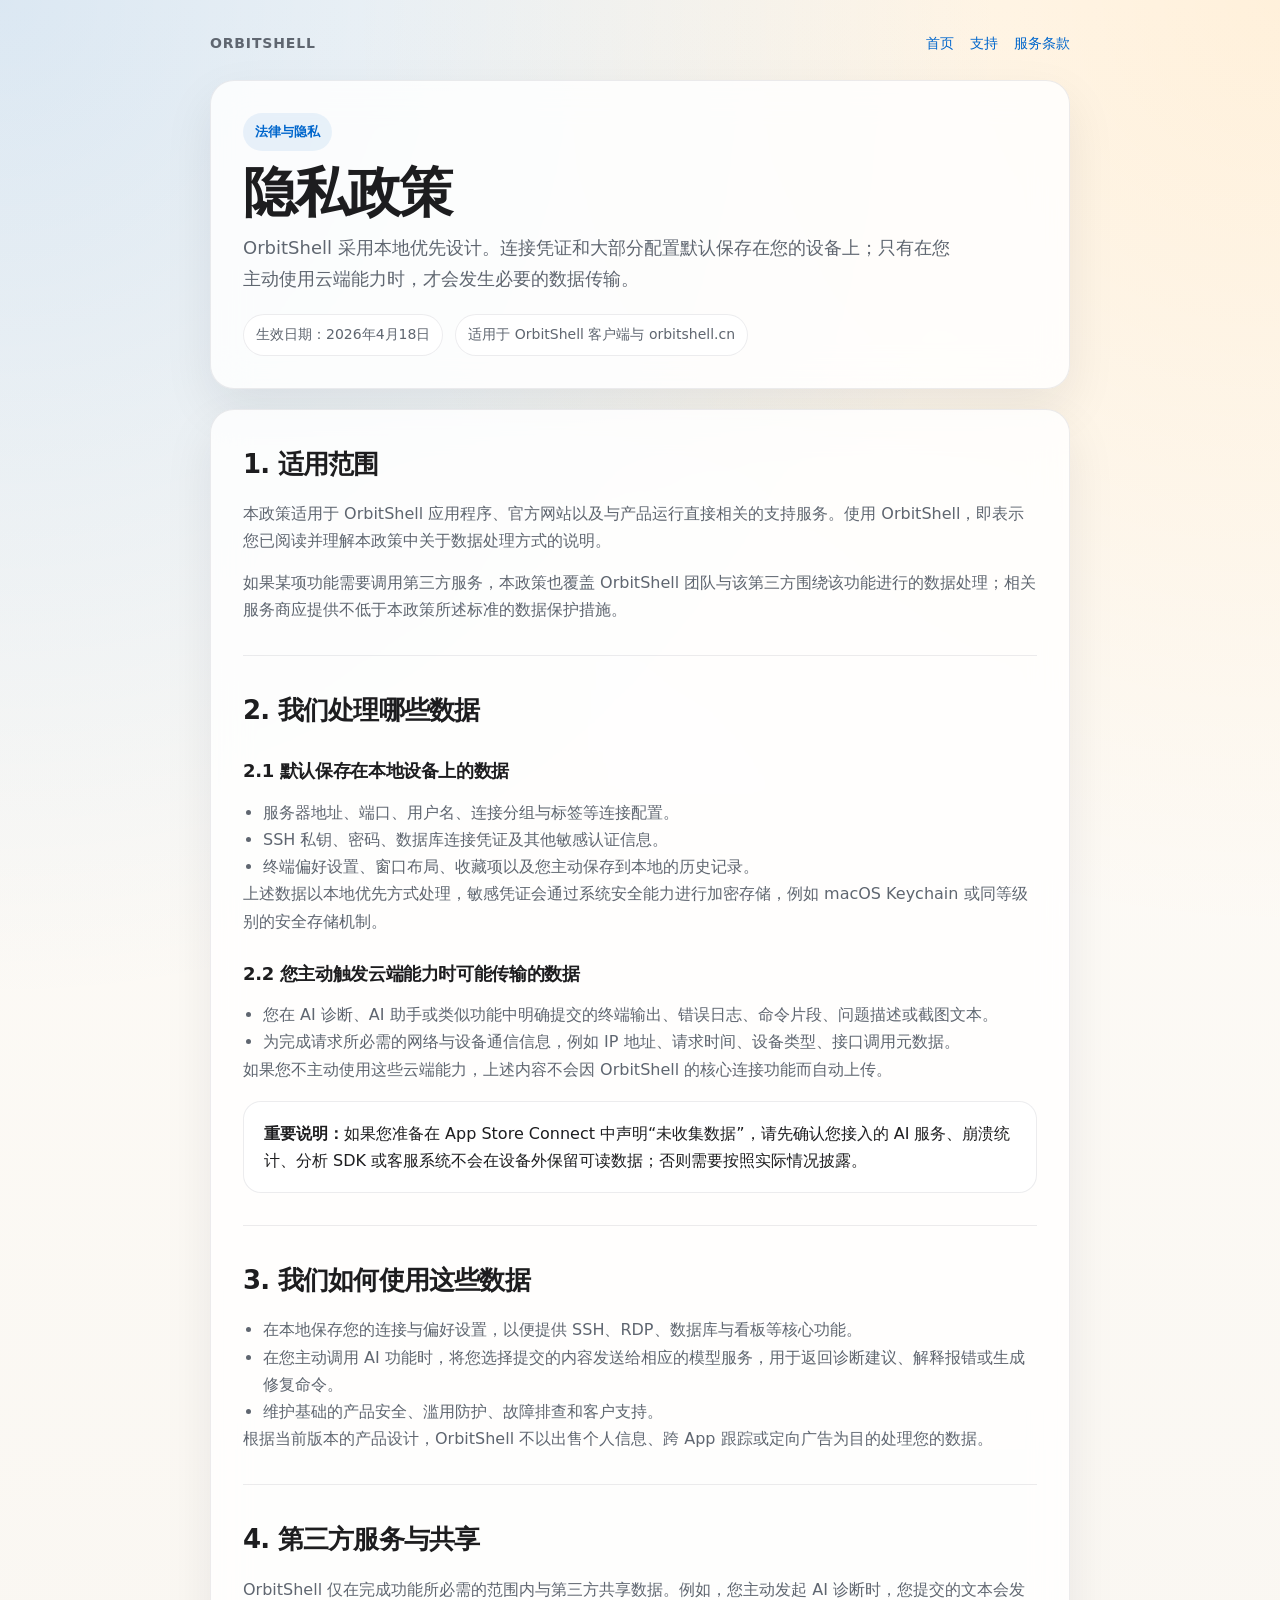
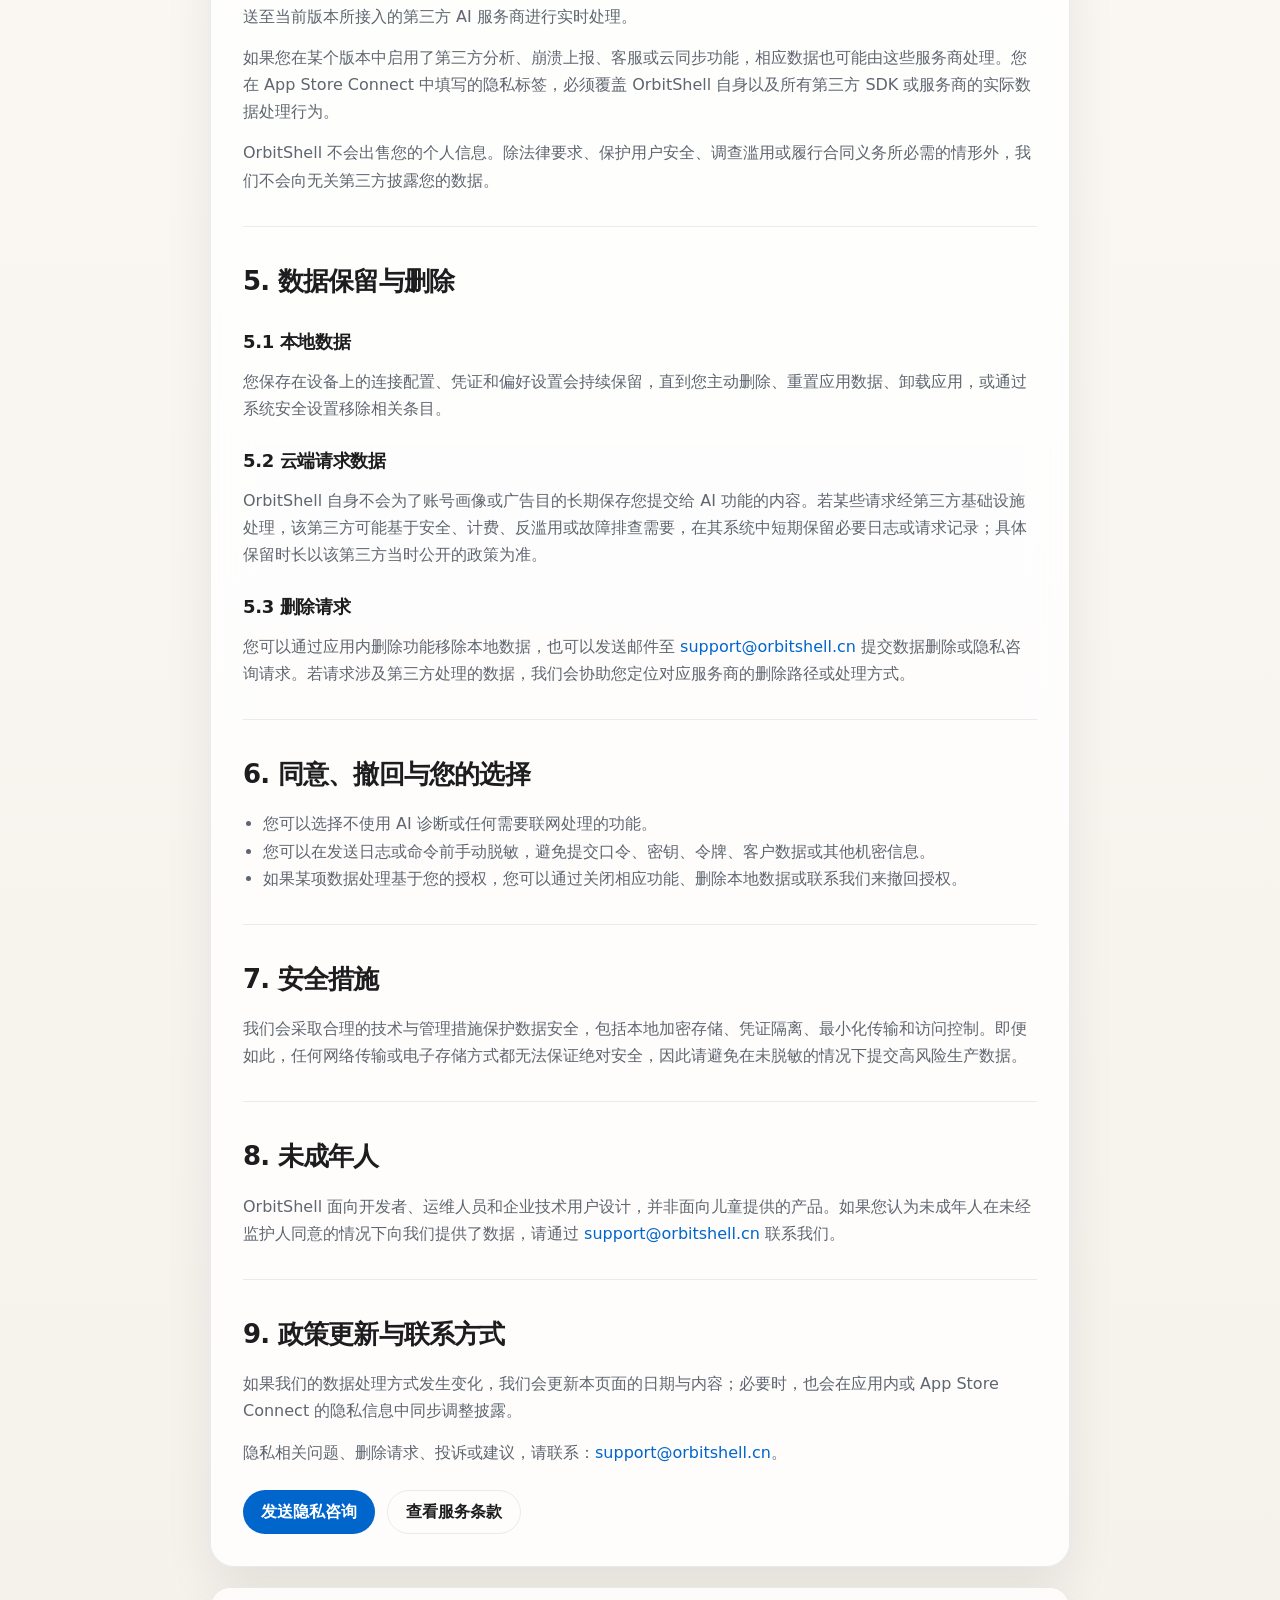
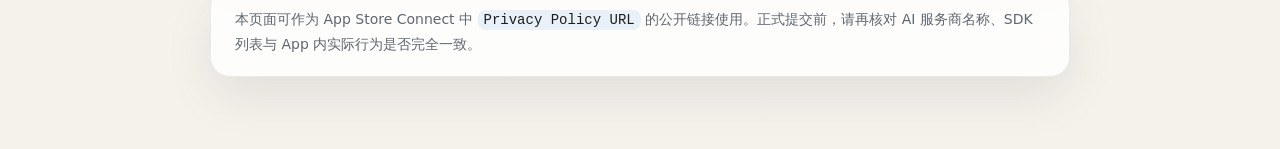
==== privacy.html @ 95140792 "add" ====
<!DOCTYPE html>
<html lang="zh-CN">
<head>
    <meta charset="UTF-8">
    <meta name="viewport" content="width=device-width, initial-scale=1.0">
    <title>OrbitShell 隐私政策</title>
    <meta name="description" content="OrbitShell 隐私政策，说明应用收集、处理、存储与删除数据的方式。">
    <link rel="icon" type="image/png" href="app-icon.png">
    <link rel="apple-touch-icon" href="app-icon.png">
    <link rel="stylesheet" href="legal.css">
</head>
<body>
    <main class="page">
        <div class="topbar">
            <div class="brand">OrbitShell</div>
            <nav>
                <a href="index.html">首页</a>
                <a href="support.html">支持</a>
                <a href="terms.html">服务条款</a>
            </nav>
        </div>

        <section class="hero">
            <div class="eyebrow">法律与隐私</div>
            <h1>隐私政策</h1>
            <p>OrbitShell 采用本地优先设计。连接凭证和大部分配置默认保存在您的设备上；只有在您主动使用云端能力时，才会发生必要的数据传输。</p>
            <div class="meta">
                <span>生效日期：2026年4月18日</span>
                <span>适用于 OrbitShell 客户端与 orbitshell.cn</span>
            </div>
        </section>

        <article class="document">
            <section>
                <h2>1. 适用范围</h2>
                <p>本政策适用于 OrbitShell 应用程序、官方网站以及与产品运行直接相关的支持服务。使用 OrbitShell，即表示您已阅读并理解本政策中关于数据处理方式的说明。</p>
                <p>如果某项功能需要调用第三方服务，本政策也覆盖 OrbitShell 团队与该第三方围绕该功能进行的数据处理；相关服务商应提供不低于本政策所述标准的数据保护措施。</p>
            </section>

            <section>
                <h2>2. 我们处理哪些数据</h2>
                <h3>2.1 默认保存在本地设备上的数据</h3>
                <ul>
                    <li>服务器地址、端口、用户名、连接分组与标签等连接配置。</li>
                    <li>SSH 私钥、密码、数据库连接凭证及其他敏感认证信息。</li>
                    <li>终端偏好设置、窗口布局、收藏项以及您主动保存到本地的历史记录。</li>
                </ul>
                <p>上述数据以本地优先方式处理，敏感凭证会通过系统安全能力进行加密存储，例如 macOS Keychain 或同等级别的安全存储机制。</p>

                <h3>2.2 您主动触发云端能力时可能传输的数据</h3>
                <ul>
                    <li>您在 AI 诊断、AI 助手或类似功能中明确提交的终端输出、错误日志、命令片段、问题描述或截图文本。</li>
                    <li>为完成请求所必需的网络与设备通信信息，例如 IP 地址、请求时间、设备类型、接口调用元数据。</li>
                </ul>
                <p>如果您不主动使用这些云端能力，上述内容不会因 OrbitShell 的核心连接功能而自动上传。</p>

                <div class="notice">
                    <strong>重要说明：</strong>如果您准备在 App Store Connect 中声明“未收集数据”，请先确认您接入的 AI 服务、崩溃统计、分析 SDK 或客服系统不会在设备外保留可读数据；否则需要按照实际情况披露。
                </div>
            </section>

            <section>
                <h2>3. 我们如何使用这些数据</h2>
                <ul>
                    <li>在本地保存您的连接与偏好设置，以便提供 SSH、RDP、数据库与看板等核心功能。</li>
                    <li>在您主动调用 AI 功能时，将您选择提交的内容发送给相应的模型服务，用于返回诊断建议、解释报错或生成修复命令。</li>
                    <li>维护基础的产品安全、滥用防护、故障排查和客户支持。</li>
                </ul>
                <p>根据当前版本的产品设计，OrbitShell 不以出售个人信息、跨 App 跟踪或定向广告为目的处理您的数据。</p>
            </section>

            <section>
                <h2>4. 第三方服务与共享</h2>
                <p>OrbitShell 仅在完成功能所必需的范围内与第三方共享数据。例如，您主动发起 AI 诊断时，您提交的文本会发送至当前版本所接入的第三方 AI 服务商进行实时处理。</p>
                <p>如果您在某个版本中启用了第三方分析、崩溃上报、客服或云同步功能，相应数据也可能由这些服务商处理。您在 App Store Connect 中填写的隐私标签，必须覆盖 OrbitShell 自身以及所有第三方 SDK 或服务商的实际数据处理行为。</p>
                <p>OrbitShell 不会出售您的个人信息。除法律要求、保护用户安全、调查滥用或履行合同义务所必需的情形外，我们不会向无关第三方披露您的数据。</p>
            </section>

            <section>
                <h2>5. 数据保留与删除</h2>
                <h3>5.1 本地数据</h3>
                <p>您保存在设备上的连接配置、凭证和偏好设置会持续保留，直到您主动删除、重置应用数据、卸载应用，或通过系统安全设置移除相关条目。</p>

                <h3>5.2 云端请求数据</h3>
                <p>OrbitShell 自身不会为了账号画像或广告目的长期保存您提交给 AI 功能的内容。若某些请求经第三方基础设施处理，该第三方可能基于安全、计费、反滥用或故障排查需要，在其系统中短期保留必要日志或请求记录；具体保留时长以该第三方当时公开的政策为准。</p>

                <h3>5.3 删除请求</h3>
                <p>您可以通过应用内删除功能移除本地数据，也可以发送邮件至 <a href="mailto:support@orbitshell.cn">support@orbitshell.cn</a> 提交数据删除或隐私咨询请求。若请求涉及第三方处理的数据，我们会协助您定位对应服务商的删除路径或处理方式。</p>
            </section>

            <section>
                <h2>6. 同意、撤回与您的选择</h2>
                <ul>
                    <li>您可以选择不使用 AI 诊断或任何需要联网处理的功能。</li>
                    <li>您可以在发送日志或命令前手动脱敏，避免提交口令、密钥、令牌、客户数据或其他机密信息。</li>
                    <li>如果某项数据处理基于您的授权，您可以通过关闭相应功能、删除本地数据或联系我们来撤回授权。</li>
                </ul>
            </section>

            <section>
                <h2>7. 安全措施</h2>
                <p>我们会采取合理的技术与管理措施保护数据安全，包括本地加密存储、凭证隔离、最小化传输和访问控制。即便如此，任何网络传输或电子存储方式都无法保证绝对安全，因此请避免在未脱敏的情况下提交高风险生产数据。</p>
            </section>

            <section>
                <h2>8. 未成年人</h2>
                <p>OrbitShell 面向开发者、运维人员和企业技术用户设计，并非面向儿童提供的产品。如果您认为未成年人在未经监护人同意的情况下向我们提供了数据，请通过 <a href="mailto:support@orbitshell.cn">support@orbitshell.cn</a> 联系我们。</p>
            </section>

            <section>
                <h2>9. 政策更新与联系方式</h2>
                <p>如果我们的数据处理方式发生变化，我们会更新本页面的日期与内容；必要时，也会在应用内或 App Store Connect 的隐私信息中同步调整披露。</p>
                <p>隐私相关问题、删除请求、投诉或建议，请联系：<a href="mailto:support@orbitshell.cn">support@orbitshell.cn</a>。</p>

                <div class="cta-row">
                    <a class="button-link" href="mailto:support@orbitshell.cn?subject=OrbitShell%20%E9%9A%90%E7%A7%81%E5%92%A8%E8%AF%A2">发送隐私咨询</a>
                    <a class="button-link secondary" href="terms.html">查看服务条款</a>
                </div>
            </section>
        </article>

        <div class="footer-note">
            本页面可作为 App Store Connect 中 <code>Privacy Policy URL</code> 的公开链接使用。正式提交前，请再核对 AI 服务商名称、SDK 列表与 App 内实际行为是否完全一致。
        </div>
    </main>
</body>
</html>
---- legal.css ----
:root {
    --bg: #f5f1eb;
    --bg-soft: #fffdf9;
    --panel: rgba(255, 255, 255, 0.82);
    --panel-strong: #ffffff;
    --text-main: #1d1d1f;
    --text-secondary: #5f6670;
    --line: rgba(17, 24, 39, 0.08);
    --accent: #0066cc;
    --accent-strong: #004ea3;
    --shadow: 0 20px 50px rgba(17, 24, 39, 0.08);
    --radius: 24px;
    --doc-width: 860px;
}

@media (prefers-color-scheme: dark) {
    :root {
        --bg: #0f1115;
        --bg-soft: #161a20;
        --panel: rgba(22, 26, 32, 0.88);
        --panel-strong: #1b2028;
        --text-main: #f4f5f7;
        --text-secondary: #a7b0bb;
        --line: rgba(255, 255, 255, 0.09);
        --accent: #4d9cff;
        --accent-strong: #7ab4ff;
        --shadow: 0 24px 80px rgba(0, 0, 0, 0.35);
    }
}

* {
    box-sizing: border-box;
}

html {
    scroll-behavior: smooth;
}

body {
    margin: 0;
    font-family: -apple-system, BlinkMacSystemFont, "SF Pro Text", "SF Pro Display", "PingFang SC", "Helvetica Neue", "Microsoft YaHei", ui-sans-serif, system-ui, sans-serif;
    color: var(--text-main);
    background:
        radial-gradient(circle at top left, rgba(0, 102, 204, 0.14), transparent 28%),
        radial-gradient(circle at top right, rgba(255, 149, 0, 0.12), transparent 26%),
        linear-gradient(180deg, var(--bg-soft) 0%, var(--bg) 100%);
    line-height: 1.7;
    -webkit-font-smoothing: antialiased;
    -moz-osx-font-smoothing: grayscale;
}

a {
    color: var(--accent);
    text-decoration: none;
}

a:hover {
    color: var(--accent-strong);
}

.page {
    width: min(var(--doc-width), calc(100vw - 32px));
    margin: 0 auto;
    padding: 32px 0 72px;
}

.topbar {
    display: flex;
    align-items: center;
    justify-content: space-between;
    gap: 16px;
    margin-bottom: 24px;
}

.brand {
    font-size: 14px;
    font-weight: 700;
    letter-spacing: 0.06em;
    text-transform: uppercase;
    color: var(--text-secondary);
}

.topbar nav {
    display: flex;
    flex-wrap: wrap;
    gap: 16px;
    font-size: 14px;
}

.hero,
.document,
.footer-note {
    background: var(--panel);
    border: 1px solid var(--line);
    box-shadow: var(--shadow);
    backdrop-filter: blur(18px);
    -webkit-backdrop-filter: blur(18px);
}

.hero {
    padding: 32px;
    border-radius: var(--radius);
    margin-bottom: 20px;
}

.eyebrow {
    display: inline-flex;
    align-items: center;
    gap: 10px;
    margin-bottom: 14px;
    padding: 8px 12px;
    border-radius: 999px;
    background: rgba(0, 102, 204, 0.08);
    color: var(--accent);
    font-size: 13px;
    font-weight: 600;
}

.hero h1 {
    margin: 0 0 12px;
    font-size: clamp(34px, 5vw, 54px);
    line-height: 1.04;
    letter-spacing: -0.04em;
}

.hero p {
    margin: 0;
    max-width: 720px;
    color: var(--text-secondary);
    font-size: 18px;
}

.meta {
    display: flex;
    flex-wrap: wrap;
    gap: 12px;
    margin-top: 20px;
    color: var(--text-secondary);
    font-size: 14px;
}

.meta span {
    padding: 8px 12px;
    border-radius: 999px;
    background: var(--panel-strong);
    border: 1px solid var(--line);
}

.document {
    border-radius: var(--radius);
    padding: 32px;
}

.document section + section {
    margin-top: 32px;
    padding-top: 32px;
    border-top: 1px solid var(--line);
}

.document h2 {
    margin: 0 0 14px;
    font-size: 26px;
    letter-spacing: -0.03em;
}

.document h3 {
    margin: 24px 0 10px;
    font-size: 18px;
    letter-spacing: -0.02em;
}

.document p,
.document li {
    color: var(--text-secondary);
    font-size: 16px;
}

.document p {
    margin: 0 0 14px;
}

.document ul {
    margin: 12px 0 0;
    padding-left: 20px;
}

.document strong {
    color: var(--text-main);
}

.notice,
.contact-card {
    padding: 18px 20px;
    border-radius: 18px;
    background: var(--panel-strong);
    border: 1px solid var(--line);
}

.notice {
    margin-top: 18px;
}

.contact-grid {
    display: grid;
    grid-template-columns: repeat(2, minmax(0, 1fr));
    gap: 16px;
    margin-top: 18px;
}

.contact-card h3 {
    margin-top: 0;
}

.cta-row {
    display: flex;
    flex-wrap: wrap;
    gap: 12px;
    margin-top: 24px;
}

.button-link {
    display: inline-flex;
    align-items: center;
    justify-content: center;
    min-height: 44px;
    padding: 0 18px;
    border-radius: 999px;
    background: var(--accent);
    color: #fff;
    font-weight: 600;
}

.button-link:hover {
    color: #fff;
    background: var(--accent-strong);
}

.button-link.secondary {
    background: transparent;
    color: var(--text-main);
    border: 1px solid var(--line);
}

.footer-note {
    margin-top: 20px;
    padding: 20px 24px;
    border-radius: 20px;
    color: var(--text-secondary);
    font-size: 14px;
}

code {
    padding: 2px 6px;
    border-radius: 8px;
    background: rgba(0, 102, 204, 0.08);
    color: var(--text-main);
    font-family: ui-monospace, "SFMono-Regular", Menlo, Monaco, Consolas, "Liberation Mono", "Courier New", monospace;
}

@media (max-width: 720px) {
    .page {
        width: min(var(--doc-width), calc(100vw - 20px));
        padding: 20px 0 48px;
    }

    .hero,
    .document {
        padding: 22px;
        border-radius: 20px;
    }

    .topbar {
        flex-direction: column;
        align-items: flex-start;
    }

    .topbar nav {
        gap: 12px;
    }

    .contact-grid {
        grid-template-columns: 1fr;
    }
}
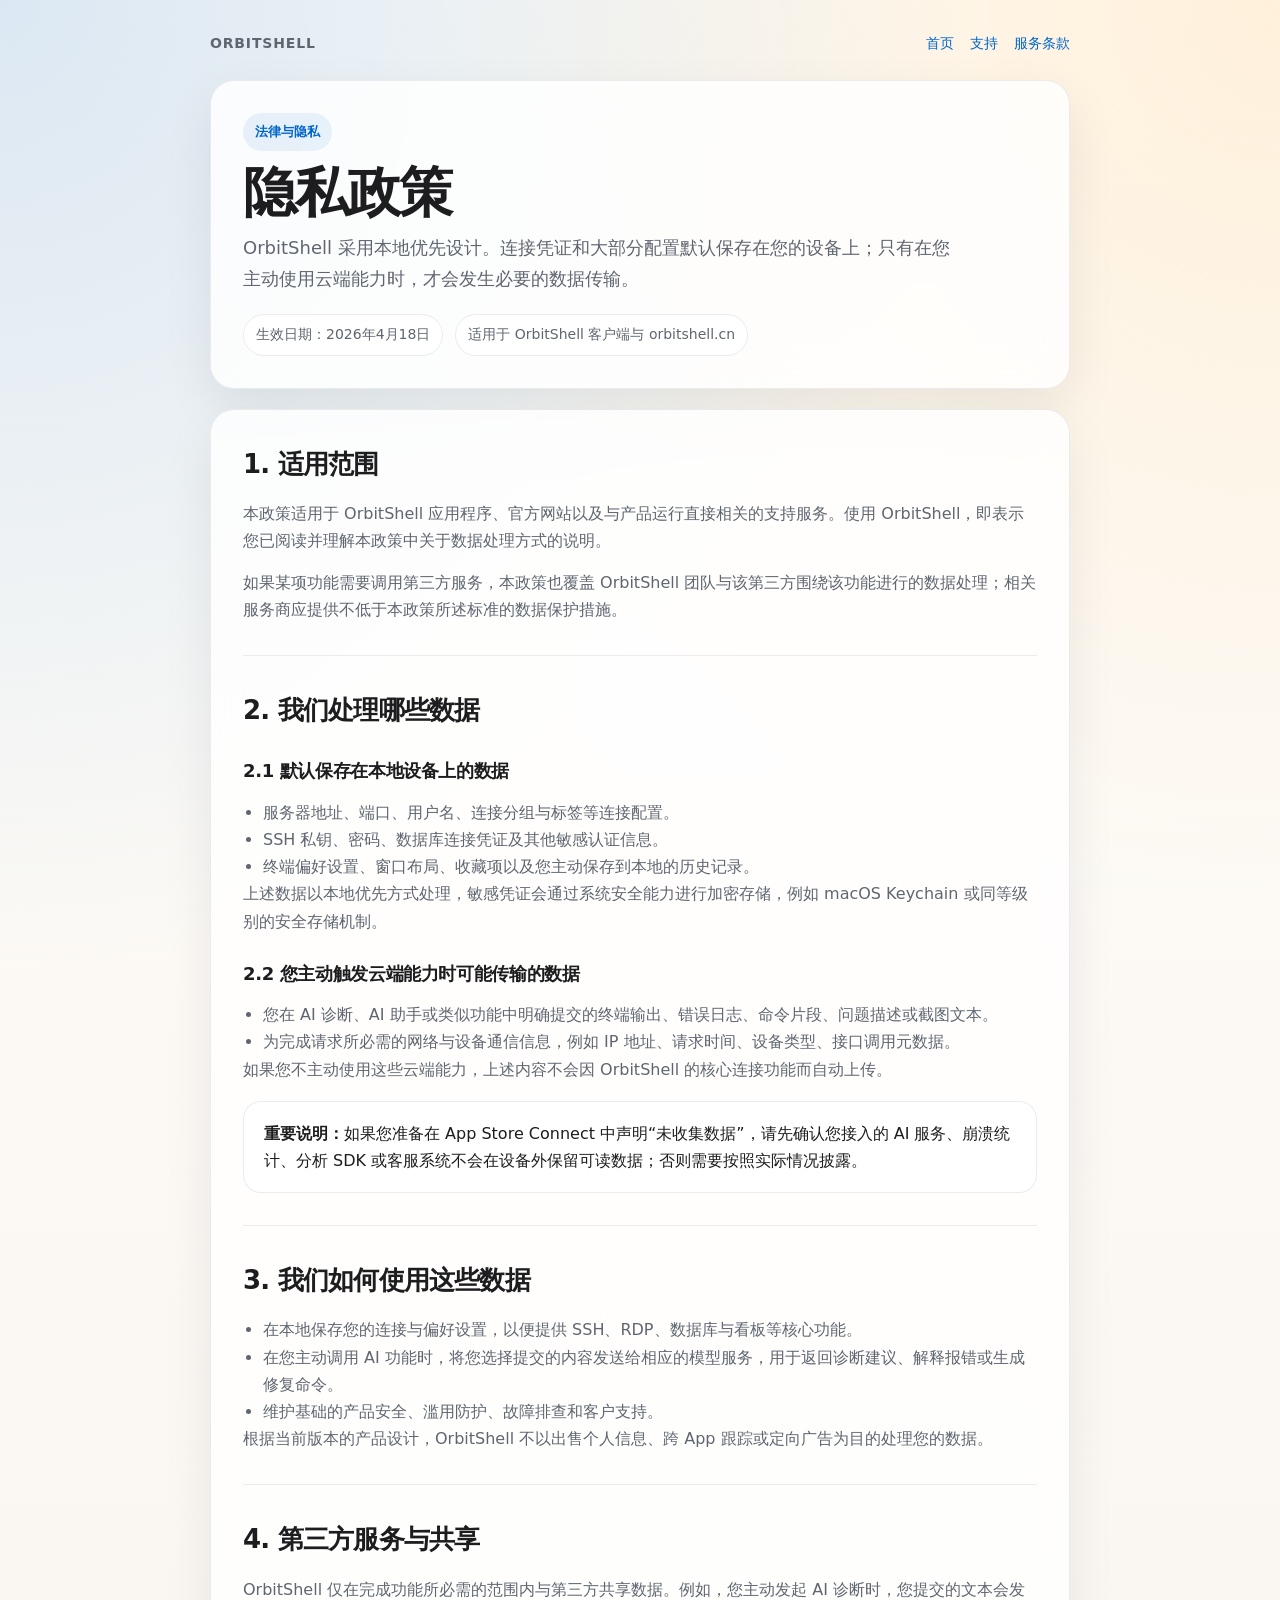
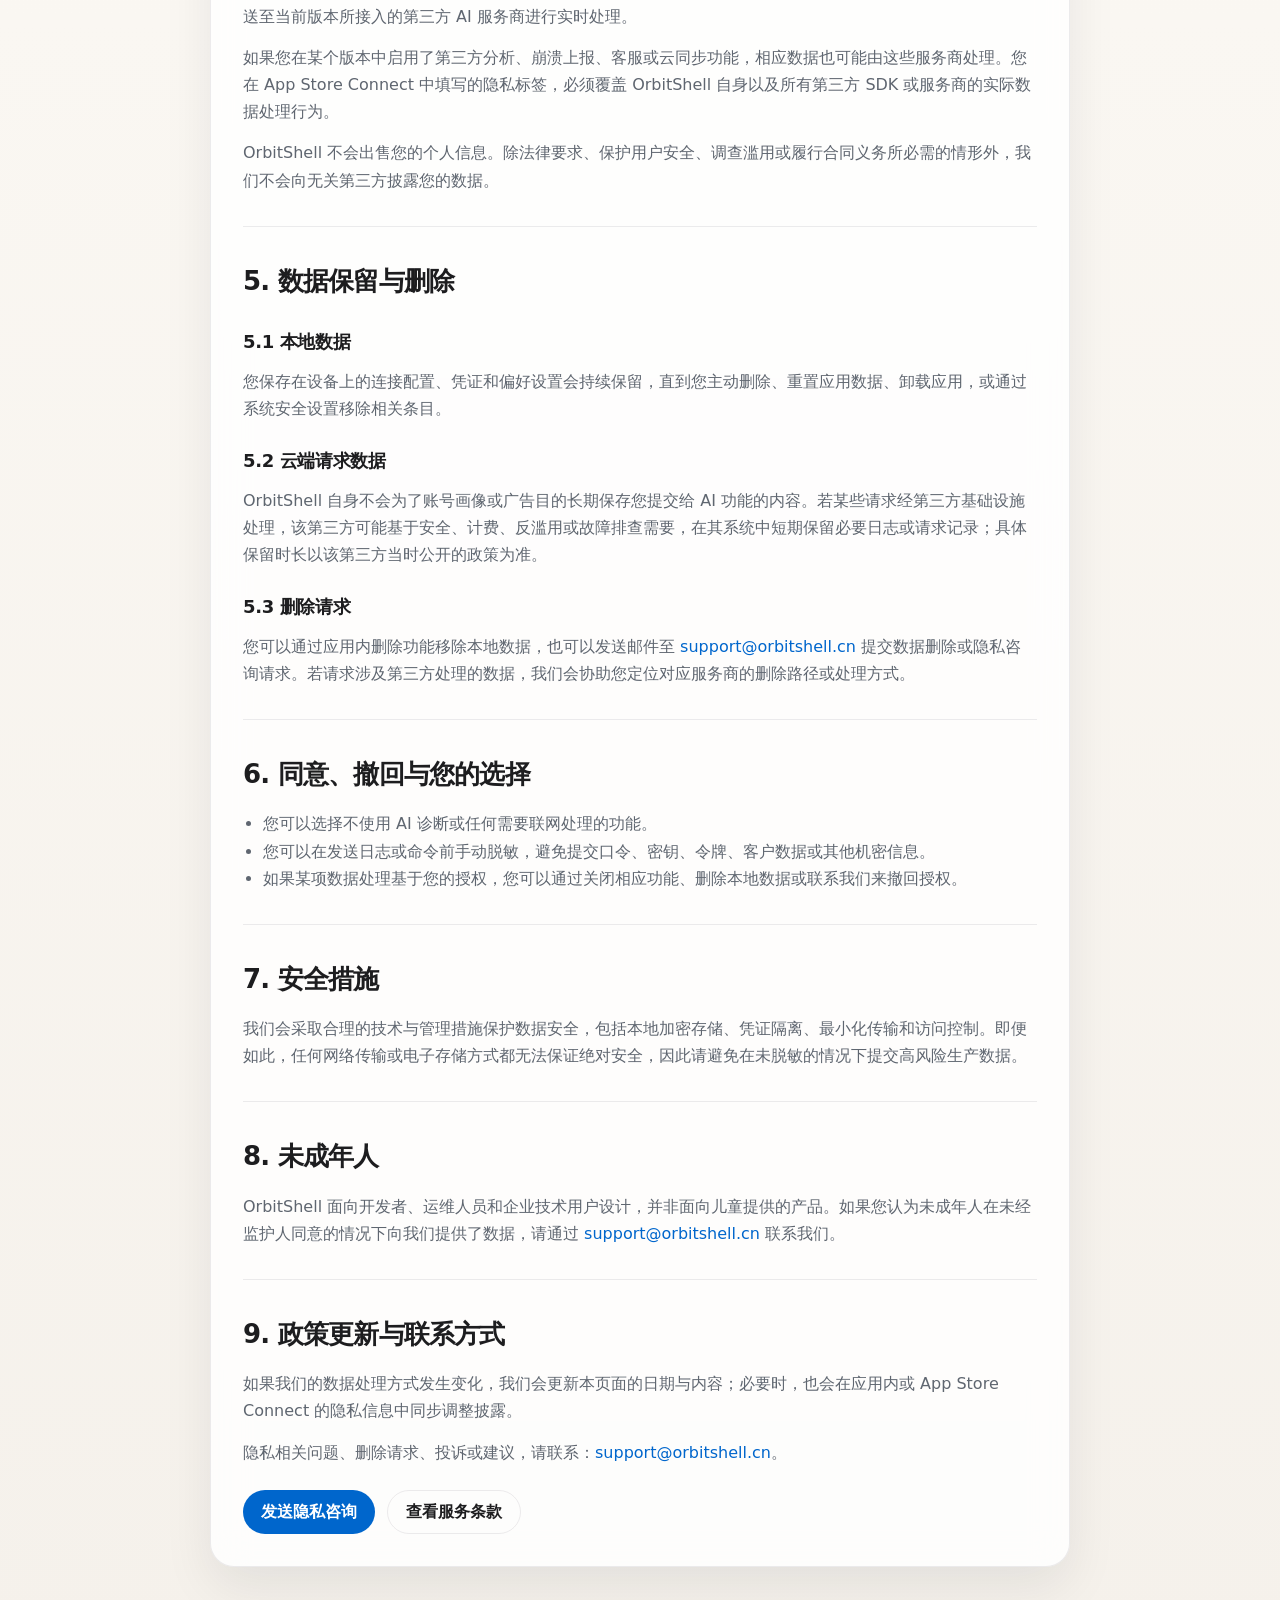
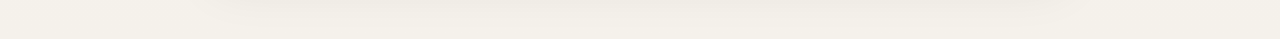
==== commit b921e0bf: "add" ====
--- a/privacy.html
+++ b/privacy.html
@@ -118,10 +118,6 @@
                 </div>
             </section>
         </article>
-
-        <div class="footer-note">
-            本页面可作为 App Store Connect 中 <code>Privacy Policy URL</code> 的公开链接使用。正式提交前，请再核对 AI 服务商名称、SDK 列表与 App 内实际行为是否完全一致。
-        </div>
     </main>
 </body>
 </html>
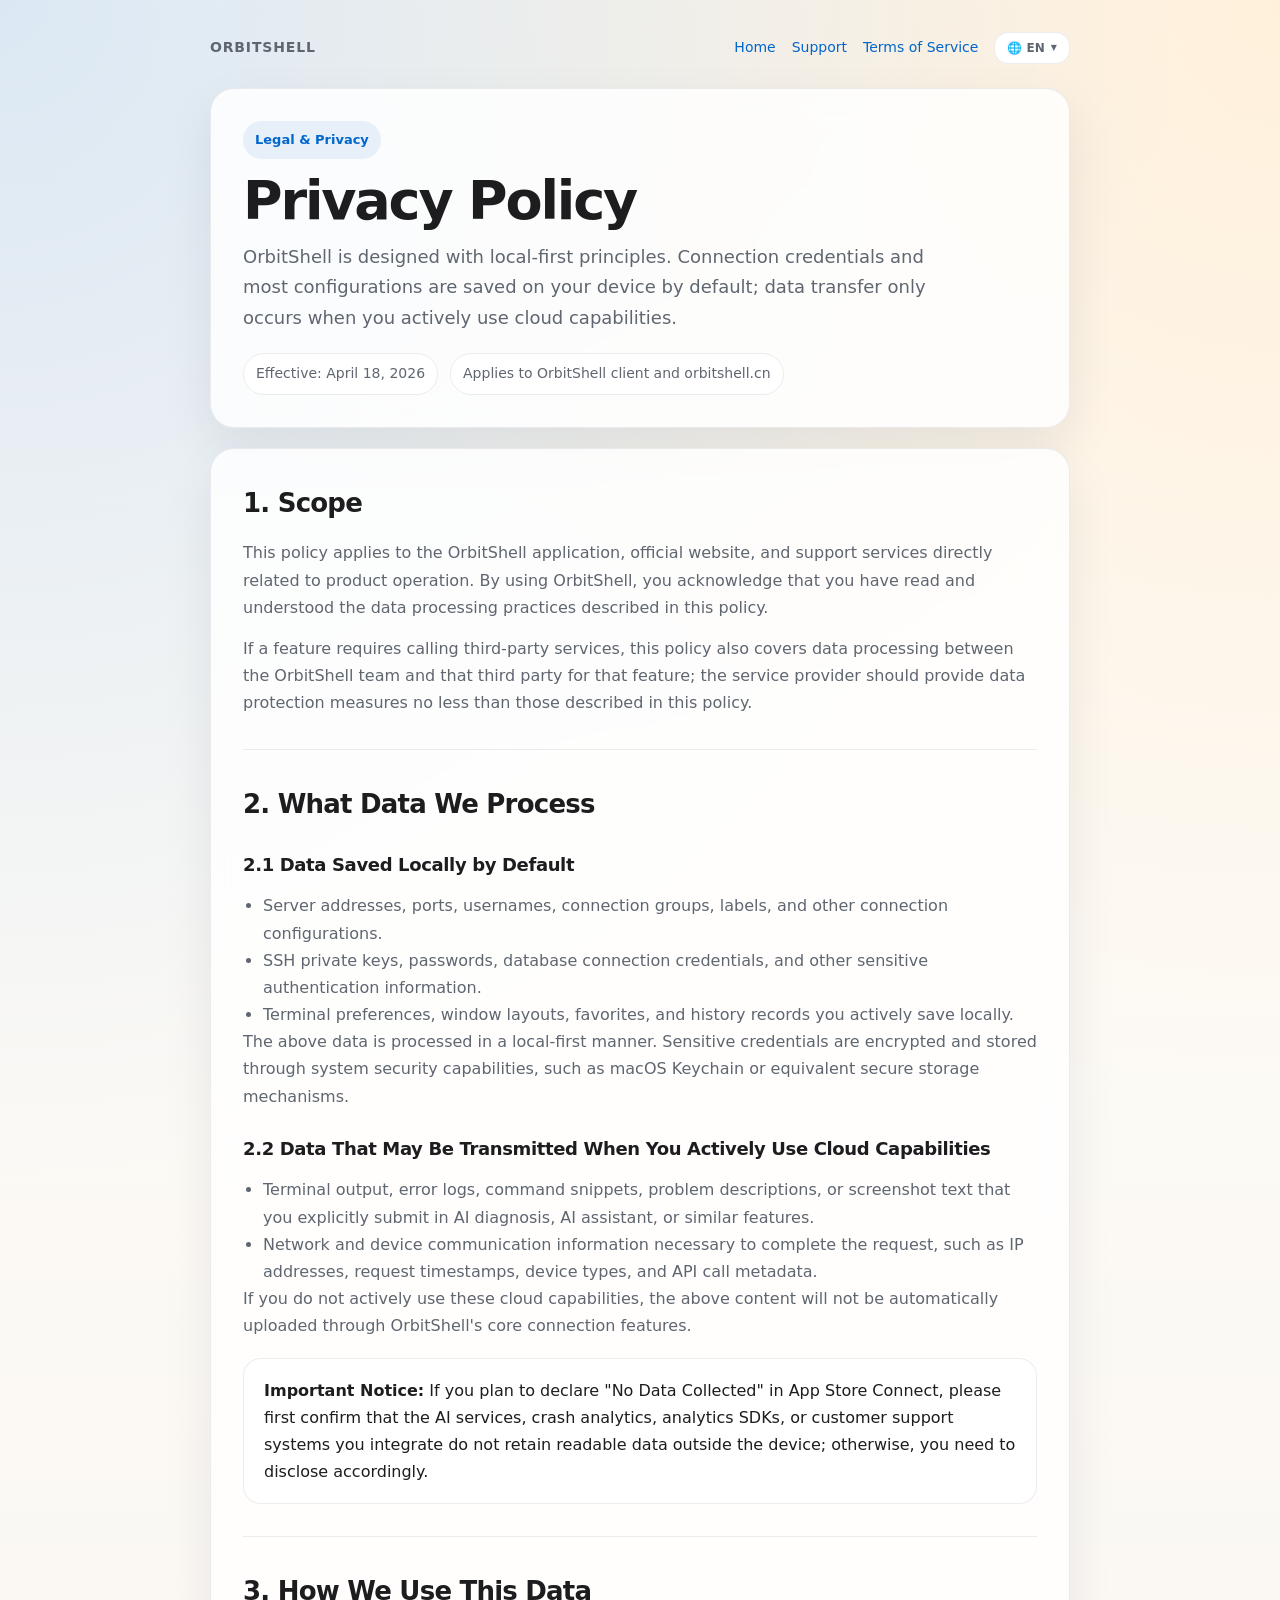
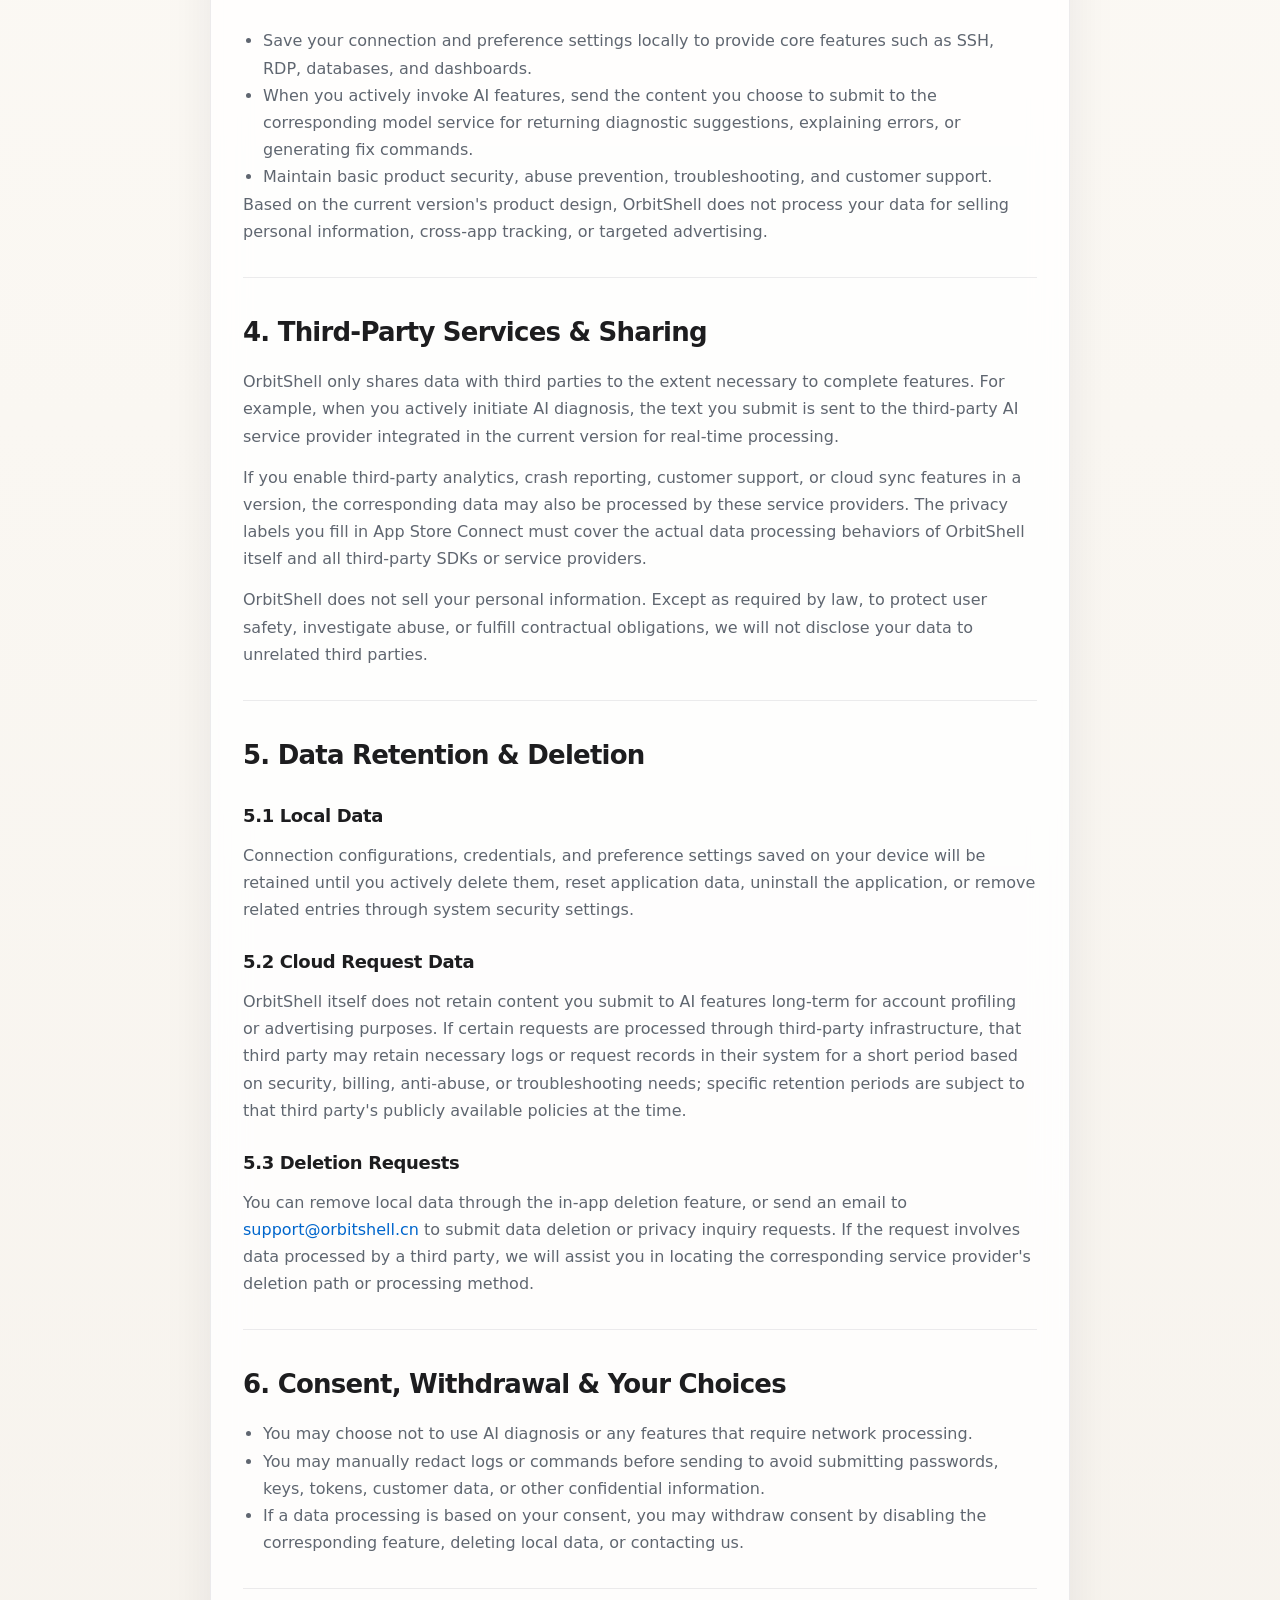
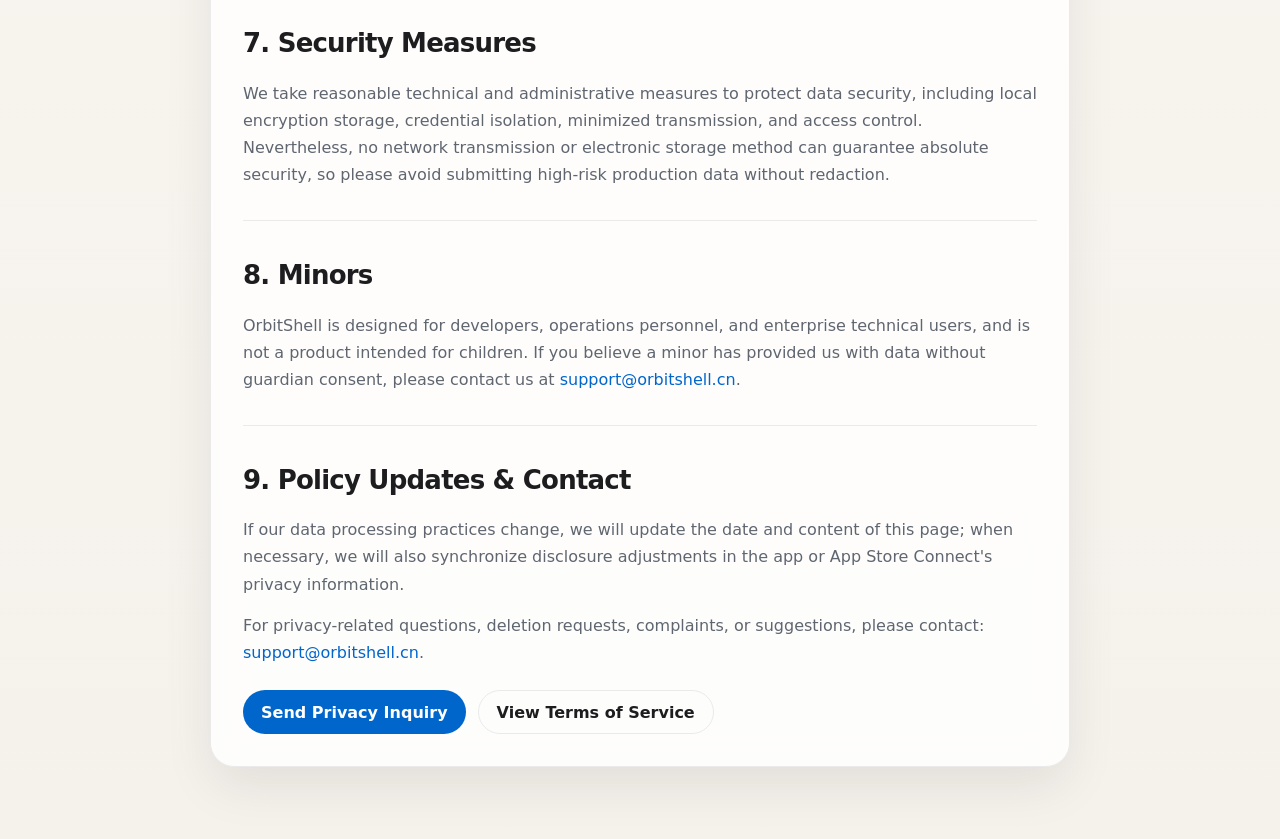
==== commit f1a43f74: "web2.0" ====
--- a/privacy.html
+++ b/privacy.html
@@ -1,10 +1,10 @@
 <!DOCTYPE html>
-<html lang="zh-CN">
+<html lang="en">
 <head>
     <meta charset="UTF-8">
     <meta name="viewport" content="width=device-width, initial-scale=1.0">
-    <title>OrbitShell 隐私政策</title>
-    <meta name="description" content="OrbitShell 隐私政策，说明应用收集、处理、存储与删除数据的方式。">
+    <title>OrbitShell Privacy Policy</title>
+    <meta name="description" content="OrbitShell Privacy Policy, explaining how the app collects, processes, stores, and deletes data.">
     <link rel="icon" type="image/png" href="app-icon.png">
     <link rel="apple-touch-icon" href="app-icon.png">
     <link rel="stylesheet" href="legal.css">
@@ -14,110 +14,288 @@
         <div class="topbar">
             <div class="brand">OrbitShell</div>
             <nav>
-                <a href="index.html">首页</a>
-                <a href="support.html">支持</a>
-                <a href="terms.html">服务条款</a>
+                <a href="index.html" data-i18n="nav.home">Home</a>
+                <a href="support.html" data-i18n="nav.support">Support</a>
+                <a href="terms.html" data-i18n="nav.terms">Terms of Service</a>
+                <div class="lang-dropdown" id="langDropdown">
+                    <span class="lang-toggle" id="langToggle">🌐 EN <span class="arrow">▼</span></span>
+                    <div class="lang-menu" id="langMenu">
+                        <div class="lang-option active" data-lang="en">English <span class="lang-code">EN</span></div>
+                        <div class="lang-option" data-lang="zh">中文 <span class="lang-code">ZH</span></div>
+                        <div class="lang-option" data-lang="ja">日本語 <span class="lang-code">JA</span></div>
+                        <div class="lang-option" data-lang="ko">한국어 <span class="lang-code">KO</span></div>
+                        <div class="lang-option" data-lang="fr">Français <span class="lang-code">FR</span></div>
+                        <div class="lang-option" data-lang="de">Deutsch <span class="lang-code">DE</span></div>
+                        <div class="lang-option" data-lang="es">Español <span class="lang-code">ES</span></div>
+                        <div class="lang-option" data-lang="pt">Português <span class="lang-code">PT</span></div>
+                        <div class="lang-option" data-lang="ru">Русский <span class="lang-code">RU</span></div>
+                    </div>
+                </div>
             </nav>
         </div>
 
         <section class="hero">
-            <div class="eyebrow">法律与隐私</div>
-            <h1>隐私政策</h1>
-            <p>OrbitShell 采用本地优先设计。连接凭证和大部分配置默认保存在您的设备上；只有在您主动使用云端能力时，才会发生必要的数据传输。</p>
+            <div class="eyebrow" data-i18n="p.eyebrow">Legal & Privacy</div>
+            <h1 data-i18n="p.title">Privacy Policy</h1>
+            <p data-i18n="p.desc">OrbitShell is designed with local-first principles. Connection credentials and most configurations are saved on your device by default; data transfer only occurs when you actively use cloud capabilities.</p>
             <div class="meta">
-                <span>生效日期：2026年4月18日</span>
-                <span>适用于 OrbitShell 客户端与 orbitshell.cn</span>
+                <span data-i18n="p.date">Effective: April 18, 2026</span>
+                <span data-i18n="p.scope">Applies to OrbitShell client and orbitshell.cn</span>
             </div>
         </section>
 
         <article class="document">
             <section>
-                <h2>1. 适用范围</h2>
-                <p>本政策适用于 OrbitShell 应用程序、官方网站以及与产品运行直接相关的支持服务。使用 OrbitShell，即表示您已阅读并理解本政策中关于数据处理方式的说明。</p>
-                <p>如果某项功能需要调用第三方服务，本政策也覆盖 OrbitShell 团队与该第三方围绕该功能进行的数据处理；相关服务商应提供不低于本政策所述标准的数据保护措施。</p>
-            </section>
-
-            <section>
-                <h2>2. 我们处理哪些数据</h2>
-                <h3>2.1 默认保存在本地设备上的数据</h3>
+                <h2 data-i18n="p.s1h">1. Scope</h2>
+                <p data-i18n="p.s1p1">This policy applies to the OrbitShell application, official website, and support services directly related to product operation. By using OrbitShell, you acknowledge that you have read and understood the data processing practices described in this policy.</p>
+                <p data-i18n="p.s1p2">If a feature requires calling third-party services, this policy also covers data processing between the OrbitShell team and that third party for that feature; the service provider should provide data protection measures no less than those described in this policy.</p>
+            </section>
+
+            <section>
+                <h2 data-i18n="p.s2h">2. What Data We Process</h2>
+                <h3 data-i18n="p.s21h">2.1 Data Saved Locally by Default</h3>
                 <ul>
-                    <li>服务器地址、端口、用户名、连接分组与标签等连接配置。</li>
-                    <li>SSH 私钥、密码、数据库连接凭证及其他敏感认证信息。</li>
-                    <li>终端偏好设置、窗口布局、收藏项以及您主动保存到本地的历史记录。</li>
+                    <li data-i18n="p.s21l1">Server addresses, ports, usernames, connection groups, labels, and other connection configurations.</li>
+                    <li data-i18n="p.s21l2">SSH private keys, passwords, database connection credentials, and other sensitive authentication information.</li>
+                    <li data-i18n="p.s21l3">Terminal preferences, window layouts, favorites, and history records you actively save locally.</li>
                 </ul>
-                <p>上述数据以本地优先方式处理，敏感凭证会通过系统安全能力进行加密存储，例如 macOS Keychain 或同等级别的安全存储机制。</p>
-
-                <h3>2.2 您主动触发云端能力时可能传输的数据</h3>
+                <p data-i18n="p.s21p">The above data is processed in a local-first manner. Sensitive credentials are encrypted and stored through system security capabilities, such as macOS Keychain or equivalent secure storage mechanisms.</p>
+
+                <h3 data-i18n="p.s22h">2.2 Data That May Be Transmitted When You Actively Use Cloud Capabilities</h3>
                 <ul>
-                    <li>您在 AI 诊断、AI 助手或类似功能中明确提交的终端输出、错误日志、命令片段、问题描述或截图文本。</li>
-                    <li>为完成请求所必需的网络与设备通信信息，例如 IP 地址、请求时间、设备类型、接口调用元数据。</li>
+                    <li data-i18n="p.s22l1">Terminal output, error logs, command snippets, problem descriptions, or screenshot text that you explicitly submit in AI diagnosis, AI assistant, or similar features.</li>
+                    <li data-i18n="p.s22l2">Network and device communication information necessary to complete the request, such as IP addresses, request timestamps, device types, and API call metadata.</li>
                 </ul>
-                <p>如果您不主动使用这些云端能力，上述内容不会因 OrbitShell 的核心连接功能而自动上传。</p>
+                <p data-i18n="p.s22p">If you do not actively use these cloud capabilities, the above content will not be automatically uploaded through OrbitShell's core connection features.</p>
 
                 <div class="notice">
-                    <strong>重要说明：</strong>如果您准备在 App Store Connect 中声明“未收集数据”，请先确认您接入的 AI 服务、崩溃统计、分析 SDK 或客服系统不会在设备外保留可读数据；否则需要按照实际情况披露。
+                    <strong data-i18n="p.notice">Important Notice:</strong> <span data-i18n="p.notice2">If you plan to declare "No Data Collected" in App Store Connect, please first confirm that the AI services, crash analytics, analytics SDKs, or customer support systems you integrate do not retain readable data outside the device; otherwise, you need to disclose accordingly.</span>
                 </div>
             </section>
 
             <section>
-                <h2>3. 我们如何使用这些数据</h2>
+                <h2 data-i18n="p.s3h">3. How We Use This Data</h2>
                 <ul>
-                    <li>在本地保存您的连接与偏好设置，以便提供 SSH、RDP、数据库与看板等核心功能。</li>
-                    <li>在您主动调用 AI 功能时，将您选择提交的内容发送给相应的模型服务，用于返回诊断建议、解释报错或生成修复命令。</li>
-                    <li>维护基础的产品安全、滥用防护、故障排查和客户支持。</li>
+                    <li data-i18n="p.s3l1">Save your connection and preference settings locally to provide core features such as SSH, RDP, databases, and dashboards.</li>
+                    <li data-i18n="p.s3l2">When you actively invoke AI features, send the content you choose to submit to the corresponding model service for returning diagnostic suggestions, explaining errors, or generating fix commands.</li>
+                    <li data-i18n="p.s3l3">Maintain basic product security, abuse prevention, troubleshooting, and customer support.</li>
                 </ul>
-                <p>根据当前版本的产品设计，OrbitShell 不以出售个人信息、跨 App 跟踪或定向广告为目的处理您的数据。</p>
-            </section>
-
-            <section>
-                <h2>4. 第三方服务与共享</h2>
-                <p>OrbitShell 仅在完成功能所必需的范围内与第三方共享数据。例如，您主动发起 AI 诊断时，您提交的文本会发送至当前版本所接入的第三方 AI 服务商进行实时处理。</p>
-                <p>如果您在某个版本中启用了第三方分析、崩溃上报、客服或云同步功能，相应数据也可能由这些服务商处理。您在 App Store Connect 中填写的隐私标签，必须覆盖 OrbitShell 自身以及所有第三方 SDK 或服务商的实际数据处理行为。</p>
-                <p>OrbitShell 不会出售您的个人信息。除法律要求、保护用户安全、调查滥用或履行合同义务所必需的情形外，我们不会向无关第三方披露您的数据。</p>
-            </section>
-
-            <section>
-                <h2>5. 数据保留与删除</h2>
-                <h3>5.1 本地数据</h3>
-                <p>您保存在设备上的连接配置、凭证和偏好设置会持续保留，直到您主动删除、重置应用数据、卸载应用，或通过系统安全设置移除相关条目。</p>
-
-                <h3>5.2 云端请求数据</h3>
-                <p>OrbitShell 自身不会为了账号画像或广告目的长期保存您提交给 AI 功能的内容。若某些请求经第三方基础设施处理，该第三方可能基于安全、计费、反滥用或故障排查需要，在其系统中短期保留必要日志或请求记录；具体保留时长以该第三方当时公开的政策为准。</p>
-
-                <h3>5.3 删除请求</h3>
-                <p>您可以通过应用内删除功能移除本地数据，也可以发送邮件至 <a href="mailto:support@orbitshell.cn">support@orbitshell.cn</a> 提交数据删除或隐私咨询请求。若请求涉及第三方处理的数据，我们会协助您定位对应服务商的删除路径或处理方式。</p>
-            </section>
-
-            <section>
-                <h2>6. 同意、撤回与您的选择</h2>
+                <p data-i18n="p.s3p">Based on the current version's product design, OrbitShell does not process your data for selling personal information, cross-app tracking, or targeted advertising.</p>
+            </section>
+
+            <section>
+                <h2 data-i18n="p.s4h">4. Third-Party Services & Sharing</h2>
+                <p data-i18n="p.s4p1">OrbitShell only shares data with third parties to the extent necessary to complete features. For example, when you actively initiate AI diagnosis, the text you submit is sent to the third-party AI service provider integrated in the current version for real-time processing.</p>
+                <p data-i18n="p.s4p2">If you enable third-party analytics, crash reporting, customer support, or cloud sync features in a version, the corresponding data may also be processed by these service providers. The privacy labels you fill in App Store Connect must cover the actual data processing behaviors of OrbitShell itself and all third-party SDKs or service providers.</p>
+                <p data-i18n="p.s4p3">OrbitShell does not sell your personal information. Except as required by law, to protect user safety, investigate abuse, or fulfill contractual obligations, we will not disclose your data to unrelated third parties.</p>
+            </section>
+
+            <section>
+                <h2 data-i18n="p.s5h">5. Data Retention & Deletion</h2>
+                <h3 data-i18n="p.s51h">5.1 Local Data</h3>
+                <p data-i18n="p.s51p">Connection configurations, credentials, and preference settings saved on your device will be retained until you actively delete them, reset application data, uninstall the application, or remove related entries through system security settings.</p>
+
+                <h3 data-i18n="p.s52h">5.2 Cloud Request Data</h3>
+                <p data-i18n="p.s52p">OrbitShell itself does not retain content you submit to AI features long-term for account profiling or advertising purposes. If certain requests are processed through third-party infrastructure, that third party may retain necessary logs or request records in their system for a short period based on security, billing, anti-abuse, or troubleshooting needs; specific retention periods are subject to that third party's publicly available policies at the time.</p>
+
+                <h3 data-i18n="p.s53h">5.3 Deletion Requests</h3>
+                <p data-i18n="p.s53p">You can remove local data through the in-app deletion feature, or send an email to <a href="mailto:support@orbitshell.cn">support@orbitshell.cn</a> to submit data deletion or privacy inquiry requests. If the request involves data processed by a third party, we will assist you in locating the corresponding service provider's deletion path or processing method.</p>
+            </section>
+
+            <section>
+                <h2 data-i18n="p.s6h">6. Consent, Withdrawal & Your Choices</h2>
                 <ul>
-                    <li>您可以选择不使用 AI 诊断或任何需要联网处理的功能。</li>
-                    <li>您可以在发送日志或命令前手动脱敏，避免提交口令、密钥、令牌、客户数据或其他机密信息。</li>
-                    <li>如果某项数据处理基于您的授权，您可以通过关闭相应功能、删除本地数据或联系我们来撤回授权。</li>
+                    <li data-i18n="p.s6l1">You may choose not to use AI diagnosis or any features that require network processing.</li>
+                    <li data-i18n="p.s6l2">You may manually redact logs or commands before sending to avoid submitting passwords, keys, tokens, customer data, or other confidential information.</li>
+                    <li data-i18n="p.s6l3">If a data processing is based on your consent, you may withdraw consent by disabling the corresponding feature, deleting local data, or contacting us.</li>
                 </ul>
             </section>
 
             <section>
-                <h2>7. 安全措施</h2>
-                <p>我们会采取合理的技术与管理措施保护数据安全，包括本地加密存储、凭证隔离、最小化传输和访问控制。即便如此，任何网络传输或电子存储方式都无法保证绝对安全，因此请避免在未脱敏的情况下提交高风险生产数据。</p>
-            </section>
-
-            <section>
-                <h2>8. 未成年人</h2>
-                <p>OrbitShell 面向开发者、运维人员和企业技术用户设计，并非面向儿童提供的产品。如果您认为未成年人在未经监护人同意的情况下向我们提供了数据，请通过 <a href="mailto:support@orbitshell.cn">support@orbitshell.cn</a> 联系我们。</p>
-            </section>
-
-            <section>
-                <h2>9. 政策更新与联系方式</h2>
-                <p>如果我们的数据处理方式发生变化，我们会更新本页面的日期与内容；必要时，也会在应用内或 App Store Connect 的隐私信息中同步调整披露。</p>
-                <p>隐私相关问题、删除请求、投诉或建议，请联系：<a href="mailto:support@orbitshell.cn">support@orbitshell.cn</a>。</p>
+                <h2 data-i18n="p.s7h">7. Security Measures</h2>
+                <p data-i18n="p.s7p">We take reasonable technical and administrative measures to protect data security, including local encryption storage, credential isolation, minimized transmission, and access control. Nevertheless, no network transmission or electronic storage method can guarantee absolute security, so please avoid submitting high-risk production data without redaction.</p>
+            </section>
+
+            <section>
+                <h2 data-i18n="p.s8h">8. Minors</h2>
+                <p data-i18n="p.s8p">OrbitShell is designed for developers, operations personnel, and enterprise technical users, and is not a product intended for children. If you believe a minor has provided us with data without guardian consent, please contact us at <a href="mailto:support@orbitshell.cn">support@orbitshell.cn</a>.</p>
+            </section>
+
+            <section>
+                <h2 data-i18n="p.s9h">9. Policy Updates & Contact</h2>
+                <p data-i18n="p.s9p1">If our data processing practices change, we will update the date and content of this page; when necessary, we will also synchronize disclosure adjustments in the app or App Store Connect's privacy information.</p>
+                <p data-i18n="p.s9p2">For privacy-related questions, deletion requests, complaints, or suggestions, please contact: <a href="mailto:support@orbitshell.cn">support@orbitshell.cn</a>.</p>
 
                 <div class="cta-row">
-                    <a class="button-link" href="mailto:support@orbitshell.cn?subject=OrbitShell%20%E9%9A%90%E7%A7%81%E5%92%A8%E8%AF%A2">发送隐私咨询</a>
-                    <a class="button-link secondary" href="terms.html">查看服务条款</a>
+                    <a class="button-link" href="mailto:support@orbitshell.cn?subject=OrbitShell%20Privacy%20Inquiry" data-i18n="p.cta1">Send Privacy Inquiry</a>
+                    <a class="button-link secondary" href="terms.html" data-i18n="p.cta2">View Terms of Service</a>
                 </div>
             </section>
         </article>
     </main>
+
+    <script>
+        const i18n = {
+            en: {
+                "nav.home":"Home","nav.support":"Support","nav.terms":"Terms of Service",
+                "p.eyebrow":"Legal & Privacy","p.title":"Privacy Policy","p.desc":"OrbitShell is designed with local-first principles. Connection credentials and most configurations are saved on your device by default; data transfer only occurs when you actively use cloud capabilities.","p.date":"Effective: April 18, 2026","p.scope":"Applies to OrbitShell client and orbitshell.cn",
+                "p.s1h":"1. Scope","p.s1p1":"This policy applies to the OrbitShell application, official website, and support services directly related to product operation. By using OrbitShell, you acknowledge that you have read and understood the data processing practices described in this policy.","p.s1p2":"If a feature requires calling third-party services, this policy also covers data processing between the OrbitShell team and that third party for that feature; the service provider should provide data protection measures no less than those described in this policy.",
+                "p.s2h":"2. What Data We Process","p.s21h":"2.1 Data Saved Locally by Default","p.s21l1":"Server addresses, ports, usernames, connection groups, labels, and other connection configurations.","p.s21l2":"SSH private keys, passwords, database connection credentials, and other sensitive authentication information.","p.s21l3":"Terminal preferences, window layouts, favorites, and history records you actively save locally.","p.s21p":"The above data is processed in a local-first manner. Sensitive credentials are encrypted and stored through system security capabilities, such as macOS Keychain or equivalent secure storage mechanisms.","p.s22h":"2.2 Data That May Be Transmitted When You Actively Use Cloud Capabilities","p.s22l1":"Terminal output, error logs, command snippets, problem descriptions, or screenshot text that you explicitly submit in AI diagnosis, AI assistant, or similar features.","p.s22l2":"Network and device communication information necessary to complete the request, such as IP addresses, request timestamps, device types, and API call metadata.","p.s22p":"If you do not actively use these cloud capabilities, the above content will not be automatically uploaded through OrbitShell's core connection features.","p.notice":"Important Notice:","p.notice2":"If you plan to declare \"No Data Collected\" in App Store Connect, please first confirm that the AI services, crash analytics, analytics SDKs, or customer support systems you integrate do not retain readable data outside the device; otherwise, you need to disclose accordingly.",
+                "p.s3h":"3. How We Use This Data","p.s3l1":"Save your connection and preference settings locally to provide core features such as SSH, RDP, databases, and dashboards.","p.s3l2":"When you actively invoke AI features, send the content you choose to submit to the corresponding model service for returning diagnostic suggestions, explaining errors, or generating fix commands.","p.s3l3":"Maintain basic product security, abuse prevention, troubleshooting, and customer support.","p.s3p":"Based on the current version's product design, OrbitShell does not process your data for selling personal information, cross-app tracking, or targeted advertising.",
+                "p.s4h":"4. Third-Party Services & Sharing","p.s4p1":"OrbitShell only shares data with third parties to the extent necessary to complete features. For example, when you actively initiate AI diagnosis, the text you submit is sent to the third-party AI service provider integrated in the current version for real-time processing.","p.s4p2":"If you enable third-party analytics, crash reporting, customer support, or cloud sync features in a version, the corresponding data may also be processed by these service providers. The privacy labels you fill in App Store Connect must cover the actual data processing behaviors of OrbitShell itself and all third-party SDKs or service providers.","p.s4p3":"OrbitShell does not sell your personal information. Except as required by law, to protect user safety, investigate abuse, or fulfill contractual obligations, we will not disclose your data to unrelated third parties.",
+                "p.s5h":"5. Data Retention & Deletion","p.s51h":"5.1 Local Data","p.s51p":"Connection configurations, credentials, and preference settings saved on your device will be retained until you actively delete them, reset application data, uninstall the application, or remove related entries through system security settings.","p.s52h":"5.2 Cloud Request Data","p.s52p":"OrbitShell itself does not retain content you submit to AI features long-term for account profiling or advertising purposes. If certain requests are processed through third-party infrastructure, that third party may retain necessary logs or request records in their system for a short period based on security, billing, anti-abuse, or troubleshooting needs; specific retention periods are subject to that third party's publicly available policies at the time.","p.s53h":"5.3 Deletion Requests","p.s53p":"You can remove local data through the in-app deletion feature, or send an email to support@orbitshell.cn to submit data deletion or privacy inquiry requests. If the request involves data processed by a third party, we will assist you in locating the corresponding service provider's deletion path or processing method.",
+                "p.s6h":"6. Consent, Withdrawal & Your Choices","p.s6l1":"You may choose not to use AI diagnosis or any features that require network processing.","p.s6l2":"You may manually redact logs or commands before sending to avoid submitting passwords, keys, tokens, customer data, or other confidential information.","p.s6l3":"If a data processing is based on your consent, you may withdraw consent by disabling the corresponding feature, deleting local data, or contacting us.",
+                "p.s7h":"7. Security Measures","p.s7p":"We take reasonable technical and administrative measures to protect data security, including local encryption storage, credential isolation, minimized transmission, and access control. Nevertheless, no network transmission or electronic storage method can guarantee absolute security, so please avoid submitting high-risk production data without redaction.",
+                "p.s8h":"8. Minors","p.s8p":"OrbitShell is designed for developers, operations personnel, and enterprise technical users, and is not a product intended for children. If you believe a minor has provided us with data without guardian consent, please contact us at support@orbitshell.cn.",
+                "p.s9h":"9. Policy Updates & Contact","p.s9p1":"If our data processing practices change, we will update the date and content of this page; when necessary, we will also synchronize disclosure adjustments in the app or App Store Connect's privacy information.","p.s9p2":"For privacy-related questions, deletion requests, complaints, or suggestions, please contact: support@orbitshell.cn.",
+                "p.cta1":"Send Privacy Inquiry","p.cta2":"View Terms of Service"
+            },
+            zh: {
+                "nav.home":"首页","nav.support":"支持","nav.terms":"服务条款",
+                "p.eyebrow":"法律与隐私","p.title":"隐私政策","p.desc":"OrbitShell 采用本地优先设计。连接凭证和大部分配置默认保存在您的设备上；只有在您主动使用云端能力时，才会发生必要的数据传输。","p.date":"生效日期：2026年4月18日","p.scope":"适用于 OrbitShell 客户端与 orbitshell.cn",
+                "p.s1h":"1. 适用范围","p.s1p1":"本政策适用于 OrbitShell 应用程序、官方网站以及与产品运行直接相关的支持服务。使用 OrbitShell，即表示您已阅读并理解本政策中关于数据处理方式的说明。","p.s1p2":"如果某项功能需要调用第三方服务，本政策也覆盖 OrbitShell 团队与该第三方围绕该功能进行的数据处理；相关服务商应提供不低于本政策所述标准的数据保护措施。",
+                "p.s2h":"2. 我们处理哪些数据","p.s21h":"2.1 默认保存在本地设备上的数据","p.s21l1":"服务器地址、端口、用户名、连接分组与标签等连接配置。","p.s21l2":"SSH 私钥、密码、数据库连接凭证及其他敏感认证信息。","p.s21l3":"终端偏好设置、窗口布局、收藏项以及您主动保存到本地的历史记录。","p.s21p":"上述数据以本地优先方式处理，敏感凭证会通过系统安全能力进行加密存储，例如 macOS Keychain 或同等级别的安全存储机制。","p.s22h":"2.2 您主动触发云端能力时可能传输的数据","p.s22l1":"您在 AI 诊断、AI 助手或类似功能中明确提交的终端输出、错误日志、命令片段、问题描述或截图文本。","p.s22l2":"为完成请求所必需的网络与设备通信信息，例如 IP 地址、请求时间、设备类型、接口调用元数据。","p.s22p":"如果您不主动使用这些云端能力，上述内容不会因 OrbitShell 的核心连接功能而自动上传。","p.notice":"重要说明：","p.notice2":"如果您准备在 App Store Connect 中声明"未收集数据"，请先确认您接入的 AI 服务、崩溃统计、分析 SDK 或客服系统不会在设备外保留可读数据；否则需要按照实际情况披露。",
+                "p.s3h":"3. 我们如何使用这些数据","p.s3l1":"在本地保存您的连接与偏好设置，以便提供 SSH、RDP、数据库与看板等核心功能。","p.s3l2":"在您主动调用 AI 功能时，将您选择提交的内容发送给相应的模型服务，用于返回诊断建议、解释报错或生成修复命令。","p.s3l3":"维护基础的产品安全、滥用防护、故障排查和客户支持。","p.s3p":"根据当前版本的产品设计，OrbitShell 不以出售个人信息、跨 App 跟踪或定向广告为目的处理您的数据。",
+                "p.s4h":"4. 第三方服务与共享","p.s4p1":"OrbitShell 仅在完成功能所必需的范围内与第三方共享数据。例如，您主动发起 AI 诊断时，您提交的文本会发送至当前版本所接入的第三方 AI 服务商进行实时处理。","p.s4p2":"如果您在某个版本中启用了第三方分析、崩溃上报、客服或云同步功能，相应数据也可能由这些服务商处理。您在 App Store Connect 中填写的隐私标签，必须覆盖 OrbitShell 自身以及所有第三方 SDK 或服务商的实际数据处理行为。","p.s4p3":"OrbitShell 不会出售您的个人信息。除法律要求、保护用户安全、调查滥用或履行合同义务所必需的情形外，我们不会向无关第三方披露您的数据。",
+                "p.s5h":"5. 数据保留与删除","p.s51h":"5.1 本地数据","p.s51p":"您保存在设备上的连接配置、凭证和偏好设置会持续保留，直到您主动删除、重置应用数据、卸载应用，或通过系统安全设置移除相关条目。","p.s52h":"5.2 云端请求数据","p.s52p":"OrbitShell 自身不会为了账号画像或广告目的长期保存您提交给 AI 功能的内容。若某些请求经第三方基础设施处理，该第三方可能基于安全、计费、反滥用或故障排查需要，在其系统中短期保留必要日志或请求记录；具体保留时长以该第三方当时公开的政策为准。","p.s53h":"5.3 删除请求","p.s53p":"您可以通过应用内删除功能移除本地数据，也可以发送邮件至 support@orbitshell.cn 提交数据删除或隐私咨询请求。若请求涉及第三方处理的数据，我们会协助您定位对应服务商的删除路径或处理方式。",
+                "p.s6h":"6. 同意、撤回与您的选择","p.s6l1":"您可以选择不使用 AI 诊断或任何需要联网处理的功能。","p.s6l2":"您可以在发送日志或命令前手动脱敏，避免提交口令、密钥、令牌、客户数据或其他机密信息。","p.s6l3":"如果某项数据处理基于您的授权，您可以通过关闭相应功能、删除本地数据或联系我们来撤回授权。",
+                "p.s7h":"7. 安全措施","p.s7p":"我们会采取合理的技术与管理措施保护数据安全，包括本地加密存储、凭证隔离、最小化传输和访问控制。即便如此，任何网络传输或电子存储方式都无法保证绝对安全，因此请避免在未脱敏的情况下提交高风险生产数据。",
+                "p.s8h":"8. 未成年人","p.s8p":"OrbitShell 面向开发者、运维人员和企业技术用户设计，并非面向儿童提供的产品。如果您认为未成年人在未经监护人同意的情况下向我们提供了数据，请通过 support@orbitshell.cn 联系我们。",
+                "p.s9h":"9. 政策更新与联系方式","p.s9p1":"如果我们的数据处理方式发生变化，我们会更新本页面的日期与内容；必要时，也会在应用内或 App Store Connect 的隐私信息中同步调整披露。","p.s9p2":"隐私相关问题、删除请求、投诉或建议，请联系：support@orbitshell.cn。",
+                "p.cta1":"发送隐私咨询","p.cta2":"查看服务条款"
+            },
+            ja: {
+                "nav.home":"ホーム","nav.support":"サポート","nav.terms":"利用規約",
+                "p.eyebrow":"法的情報とプライバシー","p.title":"プライバシーポリシー","p.desc":"OrbitShellはローカル優先の設計思想で構築されています。接続情報とほとんどの設定はデフォルトでデバイスに保存されます。クラウド機能を積極的に使用する場合のみ、必要なデータ転送が発生します。","p.date":"発効日：2026年4月18日","p.scope":"OrbitShellクライアントおよびorbitshell.cnに適用",
+                "p.s1h":"1. 適用範囲","p.s1p1":"本ポリシーは、OrbitShellアプリケーション、公式ウェブサイト、および製品の運用に直接関連するサポートサービスに適用されます。OrbitShellを使用することで、本ポリシーに記載されたデータ処理方法を読み理解したことを確認したものとみなされます。","p.s1p2":"ある機能がサードパーティサービスの呼び出しを必要とする場合、本ポリシーはその機能に関してOrbitShellチームとそのサードパーティ間のデータ処理もカバーします。サービスプロバイダーは本ポリシーに記載された基準以上のデータ保護措置を提供するものとします。",
+                "p.s2h":"2. 処理するデータ","p.s21h":"2.1 デフォルトでローカルに保存されるデータ","p.s21l1":"サーバーアドレス、ポート、ユーザー名、接続グループ、ラベルなどの接続設定。","p.s21l2":"SSH秘密鍵、パスワード、データベース接続情報などの機密認証情報。","p.s21l3":"ターミナル設定、ウィンドウレイアウト、お気に入り、および積極的にローカルに保存した履歴記録。","p.s21p":"上記のデータはローカル優先の方法で処理されます。機密情報はmacOS Keychainまたは同等の安全なストレージメカニズムなど、システムのセキュリティ機能によって暗号化保存されます。","p.s22h":"2.2 クラウド機能を積極的に使用した場合に転送される可能性のあるデータ","p.s22l1":"AI診断、AIアシスタント、または同様の機能で明示的に送信したターミナル出力、エラーログ、コマンドスニペット、問題の説明、またはスクリーンショットテキスト。","p.s22l2":"リクエストの完了に必要なネットワークおよびデバイス通信情報、例如IPアドレス、リクエストタイムスタンプ、デバイスタイプ、APIコールメタデータ。","p.s22p":"これらのクラウド機能を積極的に使用しない場合、上記のコンテンツはOrbitShellのコネクション機能によって自動的にアップロードされることはありません。","p.notice":"重要な注意事項：","p.notice2":"App Store Connectで「データ未収集」を宣言する予定がある場合は、統合しているAIサービス、クラッシュ分析、分析SDK、カスタマーサポートシステムがデバイス外に読み取り可能なデータを保持していないことを確認してください。否则、実態に応じて開示する必要があります。",
+                "p.s3h":"3. データの使用方法","p.s3l1":"SSH、RDP、データベース、ダッシュボードなどのコア機能を提供するために、接続と設定をローカルに保存。","p.s3l2":"AI機能を積極的に呼び出した場合、診断提案の返却、エラーの説明、修正コマンドの生成のために、送信を選択したコンテンツを対応するモデルサービスに送信。","p.s3l3":"基本的な製品セキュリティ、悪用防止、トラブルシューティング、カスタマーサポートの維持。","p.s3p":"現在のバージョンの製品設計に基づき、OrbitShellは個人情報の販売、クロスアプリトラッキング、ターゲティング広告を目的としてデータを処理しません。",
+                "p.s4h":"4. サードパーティサービスと共有","p.s4p1":"OrbitShellは機能を完了するために必要な範囲内でのみサードパーティとデータを共有します。例如、AI診断を積極的に開始した場合、送信したテキストは現在のバージョンに統合されたサードパーティのAIサービスプロバイダーにリアルタイム処理のために送信されます。","p.s4p2":"サードパーティの分析、クラッシュレポート、カスタマーサポート、クラウド同期機能を有効にした場合、対応するデータはこれらのサービスプロバイダーによって処理される場合もあります。App Store Connectに入力するプライバシーラベルは、OrbitShell自体およびすべてのサードパーティSDKまたはサービスプロバイダーの実際のデータ処理行為をカバーする必要があります。","p.s4p3":"OrbitShellは個人情報を販売しません。法律上必要な場合、ユーザーの安全を保護する場合、悪用を調査する場合、または契約上の義務を履行するために必要な場合を除き、無関係なサードパーティにデータを開示しません。",
+                "p.s5h":"5. データの保持と削除","p.s51h":"5.1 ローカルデータ","p.s51p":"デバイスに保存された接続設定、認証情報、設定は、積極的に削除するか、アプリケーションデータをリセットするか、アプリケーションをアンインストールするか、システムのセキュリティ設定で関連エントリを削除するまで保持されます。","p.s52h":"5.2 クラウドリクエストデータ","p.s52p":"OrbitShell自体は、アカウントプロファイリングや広告目的でAI機能に送信したコンテンツを長期的に保持しません。リクエストがサードパーティインフラストラクチャで処理される場合、そのサードパーティはセキュリティ、課金、悪用防止、トラブルシューティングの必要に応じて、短期間必要なログまたはリクエスト記録を保持する場合があります。具体的な保持期間は、当時のサードパーティの公開ポリシーに準拠します。","p.s53h":"5.3 削除リクエスト","p.s53p":"アプリ内削除機能でローカルデータを削除するか、support@orbitshell.cnにメールを送ってデータ削除またはプライバシー相談リクエストを提出できます。リクエストがサードパーティが処理するデータを含む場合、対応するサービスプロバイダーの削除パスまたは処理方法の特定を支援します。",
+                "p.s6h":"6. 同意、撤回とお客様の選択","p.s6l1":"AI診断またはネットワーク処理を必要とする機能を使用しないことを選択できます。","p.s6l2":"送信前にログやコマンドを手動でマスキングし、パスワード、鍵、トークン、顧客データ、その他の機密情報を送信しないよう可以选择。","p.s6l3":"データ処理がお客様の同意に基づく場合、対応する機能を無効にするか、ローカルデータを削除するか、連絡することで同意を撤回できます。",
+                "p.s7h":"7. セキュリティ対策","p.s7p":"ローカル暗号化保存、認証情報の分離、最小化された転送、アクセス制御など、合理的な技術的および管理的措置を講じてデータセキュリティを保護しています。にもかかわらず、ネットワーク転送や電子ストレージ方式は絶対的なセキュリティを保証するものではないため、マスキングなしで高リスクの本番データを送信しないでください。",
+                "p.s8h":"8. 未成年者","p.s8p":"OrbitShellは開発者、運用担当者、企業技術ユーザーを対象として設計されており、子供向けの製品ではありません。保護者の同意なしに未成年者からデータを受け取ったと考えられる場合は、support@orbitshell.cn までご連絡ください。",
+                "p.s9h":"9. ポリシー更新と連絡先","p.s9p1":"データ処理方法に変更がある場合、本ページの日付と内容を更新します。必要に応じて、アプリまたはApp Store Connectのプライバシー情報でも開示を同期調整します。","p.s9p2":"プライバシーに関するご質問、削除リクエスト、苦情、ご提案は、support@orbitshell.cn までご連絡ください。",
+                "p.cta1":"プライバシー相談を送信","p.cta2":"利用規約を表示"
+            },
+            ko: {
+                "nav.home":"홈","nav.support":"지원","nav.terms":"이용약관",
+                "p.eyebrow":"법적 및 개인정보","p.title":"개인정보 처리방침","p.desc":"OrbitShell은 로컬 우선 원칙으로 설계되었습니다. 연결 자격 증명과 대부분의 설정은 기본적으로 장치에 저장되며, 클라우드 기능을 적극적으로 사용할 때만 필요한 데이터 전송이 발생합니다.","p.date":"시행일: 2026년 4월 18일","p.scope":"OrbitShell 클라이언트 및 orbitshell.cn에 적용",
+                "p.s1h":"1. 적용 범위","p.s1p1":"본 처리방침은 OrbitShell 애플리케이션, 공식 웹사이트, 제품 운영과 직접 관련된 지원 서비스에 적용됩니다. OrbitShell을 사용함으로써 본 처리방침에 설명된 데이터 처리 방식을 읽고 이해한 것으로 간주됩니다.","p.s1p2":"특정 기능이 타사 서비스를 호출해야 하는 경우, 본 처리방침은 해당 기능에 대해 OrbitShell 팀과 해당 타사 간의 데이터 처리도 포함합니다. 서비스 제공자는 본 처리방침에 명시된 기준 이상의 데이터 보호 조치를 제공해야 합니다.",
+                "p.s2h":"2. 처리하는 데이터","p.s21h":"2.1 기본적으로 로컬에 저장되는 데이터","p.s21l1":"서버 주소, 포트, 사용자 이름, 연결 그룹, 라벨 및 기타 연결 구성.","p.s21l2":"SSH 개인 키, 비밀번호, 데이터베이스 연결 자격 증명 및 기타 민감한 인증 정보.","p.s21l3":"터미널 환경 설정, 창 레이아웃, 즐겨찾기 및 적극적으로 로컬에 저장한 기록.","p.s21p":"위 데이터는 로컬 우선 방식으로 처리됩니다. 민감한 자격 증명은 macOS Keychain 또는 동등한 보안 저장 메커니즘과 같은 시스템 보안 기능을 통해 암호화되어 저장됩니다.","p.s22h":"2.2 클라우드 기능을 적극적으로 사용할 때 전송될 수 있는 데이터","p.s22l1":"AI 진단, AI 어시스턴트 또는 유사한 기능에서 명시적으로 제출한 터미널 출력, 오류 로그, 명령어 스니펫, 문제 설명 또는 스크린샷 텍스트.","p.s22l2":"요청을 완료하는 데 필요한 네트워크 및 장치 통신 정보, 예: IP 주소, 요청 타임스탬프, 장치 유형, API 호출 메타데이터.","p.s22p":"이러한 클라우드 기능을 적극적으로 사용하지 않으면 위 콘텐츠는 OrbitShell의 핵심 연결 기능을 통해 자동으로 업로드되지 않습니다.","p.notice":"중요 공지:","p.notice2":"App Store Connect에서 '데이터 미수집'을 선언할 계획이라면, 통합된 AI 서비스, 크래시 분석, 분석 SDK 또는 고객 지원 시스템이 장치 외부에 읽을 수 있는 데이터를 보관하지 않는지 먼저 확인하세요. 그렇지 않으면实际情况에 따라 공개해야 합니다.",
+                "p.s3h":"3. 데이터 사용 방법","p.s3l1":"SSH, RDP, 데이터베이스, 대시보드 등 핵심 기능을 제공하기 위해 연결 및 환경 설정을 로컬에 저장.","p.s3l2":"AI 기능을 적극적으로 호출할 때, 진단 제안 반환, 오류 설명 또는 수정 명령어 생성을 위해 선택하여 제출한 콘텐츠를 해당 모델 서비스에 전송.","p.s3l3":"기본적인 제품 보안, 악용 방지, 문제 해결 및 고객 지원 유지.","p.s3p":"현재 버전의 제품 설계 기반으로, OrbitShell은 개인 정보 판매, 크로스 앱 추적 또는 타겟팅 광고를 목적으로 데이터를 처리하지 않습니다.",
+                "p.s4h":"4. 타사 서비스 및 공유","p.s4p1":"OrbitShell은 기능을 완료하는 데 필요한 범위 내에서만 타사와 데이터를 공유합니다. 예를 들어, AI 진단을 적극적으로 시작하면 제출한 텍스트는 현재 버전에 통합된 타사 AI 서비스 제공자에게 실시간 처리를 위해 전송됩니다.","p.s4p2":"타사 분석, 크래시 리포팅, 고객 지원 또는 클라우드 동기화 기능을 활성화하면 해당 데이터도 이러한 서비스 제공자에 의해 처리될 수 있습니다. App Store Connect에 입력하는 개인정보 라벨은 OrbitShell 자체 및 모든 타사 SDK 또는 서비스 제공자의 실제 데이터 처리 동작을 포함해야 합니다.","p.s4p3":"OrbitShell은 개인 정보를 판매하지 않습니다. 법률에 의해 요구되는 경우, 사용자 안전을 보호하기 위해, 악용을 조사하거나 계약 의무를 이행하기 위해 필요한 경우를 제외하고, 관련 없는 타사에 데이터를 공개하지 않습니다.",
+                "p.s5h":"5. 데이터 보존 및 삭제","p.s51h":"5.1 로컬 데이터","p.s51p":"장치에 저장된 연결 구성, 자격 증명 및 환경 설정은 적극적으로 삭제하거나, 애플리케이션 데이터를 초기화하거나, 애플리케이션을 제거하거나, 시스템 보안 설정을 통해 관련 항목을 제거할 때까지 보존됩니다.","p.s52h":"5.2 클라우드 요청 데이터","p.s52p":"OrbitShell 자체는 계정 프로파일링이나 광고 목적으로 AI 기능에 제출한 콘텐츠를 장기적으로 보관하지 않습니다. 특정 요청이 타사 인프라를 통해 처리되는 경우, 해당 타사는 보안, 과금, 악용 방지 또는 문제 해결 필요에 따라 시스템에 필요한 로그 또는 요청 기록을 단기적으로 보관할 수 있습니다. 구체적인 보존 기간은 해당 시점의 타사 공개 정책을 따릅니다.","p.s53h":"5.3 삭제 요청","p.s53p":"앱 내 삭제 기능을 통해 로컬 데이터를 제거하거나, support@orbitshell.cn으로 이메일을 보내 데이터 삭제 또는 개인정보 문의 요청을 제출할 수 있습니다. 요청이 타사가 처리하는 데이터와 관련된 경우, 해당 서비스 제공자의 삭제 경로 또는 처리 방법을 찾는 데 도움을 드립니다.",
+                "p.s6h":"6. 동의, 철회 및 귀하의 선택","p.s6l1":"AI 진단 또는 네트워크 처리가 필요한 기능을 사용하지 않을 수 있습니다.","p.s6l2":"로그나 명령어를 보내기 전에 수동으로 마스킹하여 비밀번호, 키, 토큰, 고객 데이터 또는 기타 기밀 정보를 제출하지 않을 수 있습니다.","p.s6l3":"데이터 처리가 귀하의 동의에 기반하는 경우, 해당 기능을 비활성화하거나, 로컬 데이터를 삭제하거나, 연락하여 동의를 철회할 수 있습니다.",
+                "p.s7h":"7. 보안 조치","p.s7p":"로컬 암호화 저장, 자격 증명 격리, 최소화된 전송 및 액세스 제어를 포함한 합리적인 기술적 및 관리적 조치를 취하여 데이터 보안을 보호합니다. 그럼에도 불구하고 네트워크 전송이나 전자 저장 방식은 절대적인 보안을 보장할 수 없으므로 마스킹하지 않고 고위험 프로덕션 데이터를 제출하지 마세요.",
+                "p.s8h":"8. 미성년자","p.s8p":"OrbitShell은 개발자, 운영 담당자 및 기업 기술 사용자를 위해 설계되었으며 어린이를 대상으로 하는 제품이 아닙니다. 미성년자가 보호자 동의 없이 데이터를 제공했다고 생각되는 경우 support@orbitshell.cn으로 연락해 주세요.",
+                "p.s9h":"9. 처리방침 업데이트 및 연락처","p.s9p1":"데이터 처리 방식이 변경되는 경우 이 페이지의 날짜와 내용을 업데이트합니다. 필요한 경우 앱 또는 App Store Connect의 개인정보 정보에서도 공개를 동기화하여 조정합니다.","p.s9p2":"개인정보 관련 질문, 삭제 요청, 불만 또는 제안은 support@orbitshell.cn으로 연락해 주세요.",
+                "p.cta1":"개인정보 문의 보내기","p.cta2":"이용약관 보기"
+            },
+            fr: {
+                "nav.home":"Accueil","nav.support":"Support","nav.terms":"Conditions d'utilisation",
+                "p.eyebrow":"Juridique et confidentialité","p.title":"Politique de confidentialité","p.desc":"OrbitShell est conçu avec des principes de priorité locale. Les identifiants de connexion et la plupart des configurations sont enregistrés sur votre appareil par défaut ; le transfert de données ne se produit que lorsque vous utilisez activement les capacités cloud.","p.date":"Entrée en vigueur : 18 avril 2026","p.scope":"S'applique au client OrbitShell et à orbitshell.cn",
+                "p.s1h":"1. Champ d'application","p.s1p1":"Cette politique s'applique à l'application OrbitShell, au site web officiel et aux services de support directement liés au fonctionnement du produit. En utilisant OrbitShell, vous reconnaissez avoir lu et compris les pratiques de traitement des données décrites dans cette politique.","p.s1p2":"Si une fonctionnalité nécessite l'appel de services tiers, cette politique couvre également le traitement des données entre l'équipe OrbitShell et ce tiers pour cette fonctionnalité ; le fournisseur de services doit fournir des mesures de protection des données au moins aussi strictes que celles décrites dans cette politique.",
+                "p.s2h":"2. Quelles données nous traitons","p.s21h":"2.1 Données enregistrées localement par défaut","p.s21l1":"Adresses de serveurs, ports, noms d'utilisateur, groupes de connexions, étiquettes et autres configurations de connexion.","p.s21l2":"Clés privées SSH, mots de passe, identifiants de connexion aux bases de données et autres informations d'authentification sensibles.","p.s21l3":"Préférences du terminal,dispositions de fenêtres, favoris et historiques que vous enregistrez activement en local.","p.s21p":"Les données ci-dessus sont traitées de manière locale en priorité. Les identifiants sensibles sont chiffrés et stockés via les capacités de sécurité du système, telles que le Portefeuille clés macOS ou des mécanismes de stockage sécurisé équivalents.","p.s22h":"2.2 Données pouvant être transmises lorsque vous utilisez activement les capacités cloud","p.s22l1":"Sortie du terminal, journaux d'erreurs, extraits de commandes, descriptions de problèmes ou texte de captures d'écran que vous soumettez explicitement dans le diagnostic IA, l'assistant IA ou des fonctionnalités similaires.","p.s22l2":"Informations de communication réseau et appareil nécessaires pour compléter la requête, telles que les adresses IP, horodatages des requêtes, types d'appareils et métadonnées d'appels API.","p.s22p":"Si vous n'utilisez pas activement ces capacités cloud, le contenu ci-dessus ne sera pas téléchargé automatiquement via les fonctionnalités de connexion principales d'OrbitShell.","p.notice":"Avis important :","p.notice2":"Si vous prévoyez de déclarer « Aucune donnée collectée » dans App Store Connect, veuillez d'abord confirmer que les services IA, les analyses de crash, les SDK d'analyse ou les systèmes de support client que vous intégrez ne conservent pas de données lisibles en dehors de l'appareil ; sinon, vous devez divulguer en conséquence.",
+                "p.s3h":"3. Comment nous utilisons ces données","p.s3l1":"Enregistrer vos paramètres de connexion et de préférences localement pour fournir des fonctionnalités de base telles que SSH, RDP, bases de données et tableaux de bord.","p.s3l2":"Lorsque vous invoquez activement des fonctionnalités IA, envoyer le contenu que vous choisissez de soumettre au service de modèle correspondant pour retourner des suggestions de diagnostic, expliquer les erreurs ou générer des commandes de correction.","p.s3l3":"Maintenir la sécurité de base du produit, la prévention des abus, le dépannage et le support client.","p.s3p":"Selon la conception du produit de la version actuelle, OrbitShell ne traite pas vos données à des fins de vente d'informations personnelles, de suivi inter-applications ou de publicité ciblée.",
+                "p.s4h":"4. Services tiers et partage","p.s4p1":"OrbitShell ne partage des données avec des tiers que dans la mesure nécessaire pour compléter les fonctionnalités. Par exemple, lorsque vous initiez activement un diagnostic IA, le texte que vous soumettez est envoyé au fournisseur de service IA tiers intégré dans la version actuelle pour un traitement en temps réel.","p.s4p2":"Si vous activez des fonctionnalités d'analyse tiers, de rapport de crash, de support client ou de synchronisation cloud dans une version, les données correspondantes peuvent également être traitées par ces fournisseurs de services. Les étiquettes de confidentialité que vous remplissez dans App Store Connect doivent couvrir les comportements de traitement des données réels d'OrbitShell lui-même et de tous les SDK ou fournisseurs de services tiers.","p.s4p3":"OrbitShell ne vend pas vos informations personnelles. Sauf si la loi l'exige, pour protéger la sécurité des utilisateurs, enquêter sur les abus ou remplir des obligations contractuelles, nous ne divulguerons pas vos données à des tiers non liés.",
+                "p.s5h":"5. Conservation et suppression des données","p.s51h":"5.1 Données locales","p.s51p":"Les configurations de connexion, identifiants et paramètres de préférences enregistrés sur votre appareil seront conservés jusqu'à ce que vous les supprimiez activement, réinitialisiez les données de l'application, désinstalliez l'application ou supprimiez les entrées correspondantes via les paramètres de sécurité du système.","p.s52h":"5.2 Données de requêtes cloud","p.s52p":"OrbitShell lui-même ne conserve pas à long terme le contenu que vous soumettez aux fonctionnalités IA à des fins de profilage de compte ou de publicité. Si certaines requêtes sont traitées via une infrastructure tiers, ce tiers peut conserver les journaux ou enregistrements de requêtes nécessaires dans son système pendant une courte période en fonction des besoins de sécurité, de facturation, de prévention des abus ou de dépannage ; les durées de conservation spécifiques sont soumises aux politiques publiques de ce tiers au moment concerné.","p.s53h":"5.3 Demandes de suppression","p.s53p":"Vous pouvez supprimer les données locales via la fonctionnalité de suppression intégrée à l'application, ou envoyer un e-mail à support@orbitshell.cn pour soumettre des demandes de suppression de données ou de consultation en matière de confidentialité. Si la demande concerne des données traitées par un tiers, nous vous aiderons à localiser le chemin de suppression ou la méthode de traitement du fournisseur de services correspondant.",
+                "p.s6h":"6. Consentement, retrait et vos choix","p.s6l1":"Vous pouvez choisir de ne pas utiliser le diagnostic IA ou toute fonctionnalité nécessitant un traitement réseau.","p.s6l2":"Vous pouvez manuellement masquer les journaux ou commandes avant l'envoi pour éviter de soumettre des mots de passe, clés, jetons, données clients ou autres informations confidentielles.","p.s6l3":"Si un traitement de données est basé sur votre consentement, vous pouvez retirer votre consentement en désactivant la fonctionnalité correspondante, en supprimant les données locales ou en nous contactant.",
+                "p.s7h":"7. Mesures de sécurité","p.s7p":"Nous prenons des mesures techniques et administratives raisonnables pour protéger la sécurité des données, notamment le chiffrement local, l'isolement des identifiants, la minimisation des transferts et le contrôle d'accès. Néanmoins, aucune méthode de transmission réseau ou de stockage électronique ne peut garantir une sécurité absolue, veuillez donc éviter de soumettre des données de production à haut risque sans masquage.",
+                "p.s8h":"8. Mineurs","p.s8p":"OrbitShell est conçu pour les développeurs, le personnel d'exploitation et les utilisateurs techniques d'entreprise, et n'est pas un produit destiné aux enfants. Si vous pensez qu'un mineur nous a fourni des données sans le consentement d'un tuteur, veuillez nous contacter à support@orbitshell.cn.",
+                "p.s9h":"9. Mises à jour de la politique et contact","p.s9p1":"Si nos pratiques de traitement des données changent, nous mettrons à jour la date et le contenu de cette page ; si nécessaire, nous synchroniserons également les ajustements de divulgation dans l'application ou les informations de confidentialité d'App Store Connect.","p.s9p2":"Pour les questions relatives à la confidentialité, les demandes de suppression, les plaintes ou les suggestions, veuillez contacter : support@orbitshell.cn.",
+                "p.cta1":"Envoyer une consultation vie privée","p.cta2":"Voir les conditions d'utilisation"
+            },
+            de: {
+                "nav.home":"Startseite","nav.support":"Support","nav.terms":"Nutzungsbedingungen",
+                "p.eyebrow":"Rechtliches & Datenschutz","p.title":"Datenschutzrichtlinie","p.desc":"OrbitShell wird mit lokalen Prinzipien entworfen. Verbindungsdaten und die meisten Konfigurationen werden standardmäßig auf Ihrem Gerät gespeichert; Datenübertragung erfolgt nur, wenn Sie Cloud-Funktionen aktiv nutzen.","p.date":"Gültig ab: 18. April 2026","p.scope":"Gilt für den OrbitShell-Client und orbitshell.cn",
+                "p.s1h":"1. Geltungsbereich","p.s1p1":"Diese Richtlinie gilt für die OrbitShell-Anwendung, die offizielle Website und Supportdienste, die direkt mit dem Betrieb des Produkts zusammenhängen. Durch die Nutzung von OrbitShell bestätigen Sie, dass Sie die in dieser Richtlinie beschriebenen Datenverarbeitungspraktiken gelesen und verstanden haben.","p.s1p2":"Wenn eine Funktion den Aufruf von Drittanbieterdiensten erfordert, deckt diese Richtlinie auch die Datenverarbeitung zwischen dem OrbitShell-Team und diesem Drittanbieter für diese Funktion ab; der Dienstanbieter sollte Datenschutzmaßnahmen bereitstellen, die nicht weniger streng sind als die in dieser Richtlinie beschriebenen.",
+                "p.s2h":"2. Welche Daten wir verarbeiten","p.s21h":"2.1 Standardmäßig lokal gespeicherte Daten","p.s21l1":"Serveradressen, Ports, Benutzernamen, Verbindungsgruppen, Labels und andere Verbindungskonfigurationen.","p.s21l2":"SSH-Private Keys, Passwörter, Datenbankverbindungsdaten und andere sensible Authentifizierungsinformationen.","p.s21l3":"Terminal-Einstellungen, Fensterlayouts, Favoriten und Verlaufsaufzeichnungen, die Sie lokal aktiv speichern.","p.s21p":"Die oben genannten Daten werden lokal-first verarbeitet. Sensible Anmeldedaten werden über System-Sicherheitsfunktionen verschlüsselt gespeichert, z.B. macOS Keychain oder gleichwertige sichere Speichermechanismen.","p.s22h":"2.2 Daten, die bei aktiver Nutzung von Cloud-Funktionen übertragen werden können","p.s22l1":"Terminal-Ausgabe, Fehlerprotokolle, Befehlsschnipsel, Problembeschreibungen oder Screenshot-Text, die Sie explizit in KI-Diagnose, KI-Assistenten oder ähnlichen Funktionen einreichen.","p.s22l2":"Netzwerk- und Gerätekommunikationsinformationen, die zur Ausführung der Anfrage erforderlich sind, wie z.B. IP-Adressen, Zeitstempel, Gerätetypen und API-Aufruf-Metadaten.","p.s22p":"Wenn Sie diese Cloud-Funktionen nicht aktiv nutzen, wird der obige Inhalt nicht automatisch über OrbitShell's Kernverbindungsfunktionen hochgeladen.","p.notice":"Wichtiger Hinweis:","p.notice2":"Wenn Sie plane \"Keine Daten gesammelt\" in App Store Connect zu deklarieren, bestätigen Sie bitte zuerst, dass die integrierten KI-Dienste, Crash-Analysen, Analyse-SDKs oder Kundensupportsysteme keine lesbaren Daten außerhalb des Geräts speichern; andernfalls müssen Sie dies offengeben.",
+                "p.s3h":"3. Wie wir diese Daten verwenden","p.s3l1":"Ihre Verbindungs- und Einstellungseinstellungen lokal speichern, um Kernfunktionen wie SSH, RDP, Datenbanken und Dashboards bereitzustellen.","p.s3l2":"Wenn Sie KI-Funktionen aktiv aufrufen, den Inhalt, den Sie zur Einreichung auswählen, an den entsprechenden Modellsdienst senden, um Diagnosevorschläge zurückzugeben, Fehler zu erklären oder Korrekturbefehle zu generieren.","p.s3l3":"Grundlegende Produktsicherheit, Missbrauchsprävention, Fehlerbehebung und Kundensupport aufrechterhalten.","p.s3p":"Basierend auf dem Produktdesign der aktuellen Version verarbeitet OrbitShell Ihre Daten nicht zum Verkauf persönlicher Informationen, Cross-App-Tracking oder gezielter Werbung.",
+                "p.s4h":"4. Drittanbieterdienste & Weitergabe","p.s4p1":"OrbitShell gibt Daten nur in dem Maße an Dritte weiter, wie es zur Vervollständigung von Funktionen erforderlich ist. Wenn Sie beispielsweise aktiv eine KI-Diagnose starten, wird der von Ihnen eingereichte Text an den in der aktuellen Version integrierten Drittanbieter-KI-Dienstanbieter zur Echtzeitverarbeitung gesendet.","p.s4p2":"Wenn Sie in einer Version Drittanbieter-Analysen, Crash-Berichte, Kundensupport oder Cloud-Sync-Funktionen aktivieren, können die entsprechenden Daten auch von diesen Dienstanbietern verarbeitet werden. Die Datenschutzlabels, die Sie in App Store Connect ausfüllen, müssen die tatsächlichen Datenverarbeitungsverhalten von OrbitShell selbst und aller Drittanbieter-SDKs oder Dienstanbieter abdecken.","p.s4p3":"OrbitShell verkauft Ihre persönlichen Informationen nicht. Außer wenn dies gesetzlich vorgeschrieben ist, um die Sicherheit der Benutzer zu schützen, Missbrauch zu untersuchen oder vertragliche Pflichten zu erfüllen, geben wir Ihre Daten nicht an nicht verbundene Dritte weiter.",
+                "p.s5h":"5. Datenaufbewahrung & Löschung","p.s51h":"5.1 Lokale Daten","p.s51p":"Verbindungskonfigurationen, Anmeldedaten und Einstellungseinstellungen, die auf Ihrem Gerät gespeichert sind, werden aufbewahrt, bis Sie sie aktiv löschen, die Anwendungsdaten zurücksetzen, die Anwendung deinstallieren oder zugehörige Einträge über System-Sicherheitseinstellungen entfernen.","p.s52h":"5.2 Cloud-Anfragedaten","p.s52p":"OrbitShell speichert den Inhalt, den Sie KI-Funktionen einreichen, nicht langfristig für Account-Profiling oder Werbezwecke. Wenn bestimmte Anfragen über Drittanbieter-Infrastruktur verarbeitet werden, kann dieser Drittanbieter notwendige Protokolle oder Anfragedatensätze kurzfristig in seinem System aufbewahren, basierend auf Sicherheits-, Abrechnungs-, Missbrauchspräventions- oder Fehlerbehebungsbedürfnissen; die spezifischen Aufbewahrungszeiträume richten sich nach den öffentlich zugänglichen Richtlinien des Drittanbieters zum jeweiligen Zeitpunkt.","p.s53h":"5.3 Löschanfragen","p.s53p":"Sie können lokale Daten über die integrierte Löschen-Funktion entfernen oder eine E-Mail an support@orbitshell.cn senden, um Datenlöschungs- oder Datenschutzanfragen einzureichen. Wenn sich die Anfrage auf von einem Drittanbieter verarbeitete Daten bezieht, helfen wir Ihnen, den Löschweg oder die Verarbeitungsmethode des entsprechenden Dienstanbieters zu finden.",
+                "p.s6h":"6. Zustimmung, Widerruf & Ihre Auswahl","p.s6l1":"Sie können wählen, KI-Diagnose oder Funktionen, die eine Netzwerkverarbeitung erfordern, nicht zu nutzen.","p.s6l2":"Sie können Protokolle oder Befehle vor dem Senden manuell schwärzen, um die Übergabe von Passwörtern, Schlüsseln, Tokens, Kundendaten oder anderen vertraulichen Informationen zu vermeiden.","p.s6l3":"Wenn eine Datenverarbeitung auf Ihrer Zustimmung basiert, können Sie die Zustimmung widerrufen, indem Sie die entsprechende Funktion deaktivieren, lokale Daten löschen oder uns kontaktieren.",
+                "p.s7h":"7. Sicherheitsmaßnahmen","p.s7p":"Wir ergreimen angemessene technische und administrative Maßnahmen zum Schutz der Datensicherheit, einschließlich lokaler Verschlüsselung, Anmeldeisolierung, minimierter Übertragung und Zugangskontrolle. Dennoch kann keine Netzwerkübertragung oder elektronische Speicherungsmethode absolute Sicherheit garantieren, daher vermeiden Sie bitte die Übergabe hochriskanter Produktionsdaten ohne Schwärzung.",
+                "p.s8h":"8. Minderjährige","p.s8p":"OrbitShell ist für Entwickler, Betriebspersonal und technische Enterprise-Benutzer konzipiert und kein Produkt für Kinder. Wenn Sie glauben, dass ein Minderjähriger uns ohne Zustimmung eines Erziehungsberechtigten Daten bereitgestellt hat, kontaktieren Sie uns bitte unter support@orbitshell.cn.",
+                "p.s9h":"9. Richtlinienupdates & Kontakt","p.s9p1":"Wenn sich unsere Datenverarbeitungspraktiken ändern, aktualisieren wir das Datum und den Inhalt dieser Seite; bei Bedarf synchronisieren wir auch Offenlegungsanpassungen in der App oder in App Store Connect's Datenschutzinformationen.","p.s9p2":"Für datenschutzbezogene Fragen, Löschanfragen, Beschwerden oder Vorschläge kontaktieren Sie bitte: support@orbitshell.cn.",
+                "p.cta1":"Datenschutzanfrage senden","p.cta2":"Nutzungsbedingungen ansehen"
+            },
+            es: {
+                "nav.home":"Inicio","nav.support":"Soporte","nav.terms":"Términos de servicio",
+                "p.eyebrow":"Legal y Privacidad","p.title":"Política de Privacidad","p.desc":"OrbitShell está diseñado con principios de local-first. Las credenciales de conexión y la mayoría de las configuraciones se guardan en su dispositivo por defecto; la transferencia de datos solo ocurre cuando usa activamente capacidades en la nube.","p.date":"Vigente desde: 18 de abril de 2026","p.scope":"Se aplica al cliente OrbitShell y orbitshell.cn",
+                "p.s1h":"1. Alcance","p.s1p1":"Esta política se aplica a la aplicación OrbitShell, el sitio web oficial y los servicios de soporte directamente relacionados con la operación del producto. Al usar OrbitShell, usted reconoce haber leído y comprendido las prácticas de procesamiento de datos descritas en esta política.","p.s1p2":"Si una función requiere llamar a servicios de terceros, esta política también cubre el procesamiento de datos entre el equipo de OrbitShell y ese tercero para esa función; el proveedor del servicio debe proporcionar medidas de protección de datos no inferiores a las descritas en esta política.",
+                "p.s2h":"2. Qué datos procesamos","p.s21h":"2.1 Datos guardados localmente por defecto","p.s21l1":"Direcciones de servidor, puertos, nombres de usuario, grupos de conexiones, etiquetas y otras configuraciones de conexión.","p.s21l2":"Claves privadas SSH, contraseñas, credenciales de conexión a bases de datos y otra información de autenticación sensible.","p.s21l3":"Preferencias del terminal, diseños de ventanas, favoritos e historiales que guarda activamente en local.","p.s21p":"Los datos anteriores se procesan de manera local-first. Las credenciales sensibles se cifran y almacenan a través de capacidades de seguridad del sistema, como el llavero de macOS o mecanismos de almacenamiento seguro equivalentes.","p.s22h":"2.2 Datos que pueden transmitirse al usar activamente capacidades en la nube","p.s22l1":"Salida del terminal, registros de errores, fragmentos de comandos, descripciones de problemas o texto de capturas de pantalla que envía explícitamente en diagnóstico de IA, asistente de IA o funciones similares.","p.s22l2":"Información de comunicación de red y dispositivo necesaria para completar la solicitud, como direcciones IP, marcas de tiempo, tipos de dispositivo y metadatos de llamadas API.","p.s22p":"Si no usa activamente estas capacidades en la nube, el contenido anterior no se cargará automáticamente a través de las funciones de conexión principales de OrbitShell.","p.notice":"Aviso importante:","p.notice2":"Si planea declarar 'Sin datos recopilados' en App Store Connect, primero confirme que los servicios de IA, análisis de crashes, SDK de análisis o sistemas de soporte al cliente que integra no retienen datos legibles fuera del dispositivo; de lo contrario, debe divulgar en consecuencia.",
+                "p.s3h":"3. Cómo usamos estos datos","p.s3l1":"Guardar sus configuraciones de conexión y preferencias localmente para proporcionar funciones principales como SSH, RDP, bases de datos y paneles de control.","p.s3l2":"Cuando invoca activamente funciones de IA, enviar el contenido que elige enviar al servicio de modelo correspondiente para devolver sugerencias de diagnóstico, explicar errores o generar comandos de corrección.","p.s3l3":"Mantener la seguridad básica del producto, prevención de abuso, solución de problemas y soporte al cliente.","p.s3p":"Según el diseño del producto de la versión actual, OrbitShell no procesa sus datos para vender información personal, rastreo entre aplicaciones o publicidad dirigida.",
+                "p.s4h":"4. Servicios de terceros y compartición","p.s4p1":"OrbitShell solo comparte datos con terceros en la medida necesaria para completar funciones. Por ejemplo, cuando inicia activamente un diagnóstico de IA, el texto que envía se envía al proveedor de servicio de IA de terceros integrado en la versión actual para procesamiento en tiempo real.","p.s4p2":"Si habilita funciones de análisis de terceros, reporte de crashes, soporte al cliente o sincronización en la nube en una versión, los datos correspondientes también pueden ser procesados por estos proveedores. Las etiquetas de privacidad que llena en App Store Connect deben cubrir los comportamientos reales de procesamiento de datos de OrbitShell y todos los SDK o proveedores de terceros.","p.s4p3":"OrbitShell no vende su información personal. Excepto cuando la ley lo requiera, para proteger la seguridad del usuario, investigar abusos o cumplir obligaciones contractuales, no divulgaremos sus datos a terceros no relacionados.",
+                "p.s5h":"5. Retención y eliminación de datos","p.s51h":"5.1 Datos locales","p.s51p":"Las configuraciones de conexión, credenciales y preferencias guardadas en su dispositivo se retendrán hasta que las elimine activamente, restablezca los datos de la aplicación, desinstale la aplicación o elimine las entradas correspondientes a través de la configuración de seguridad del sistema.","p.s52h":"5.2 Datos de solicitudes en la nube","p.s52p":"OrbitShell no retiene a largo plazo el contenido que envía a funciones de IA para fines de perfilado de cuenta o publicidad. Si ciertas solicitudes se procesan a través de infraestructura de terceros, ese tercero puede retener registros de solicitud o logs necesarios en su sistema por un período corto según necesidades de seguridad, facturación, prevención de abuso o solución de problemas; los períodos de retención específicos están sujetos a las políticas públicas de ese tercero en ese momento.","p.s53h":"5.3 Solicitudes de eliminación","p.s53p":"Puede eliminar datos locales a través de la función de eliminación integrada, o enviar un correo a support@orbitshell.cn para solicitar eliminación de datos o consultas de privacidad. Si la solicitud involucra datos procesados por un tercero, le ayudaremos a localizar la ruta de eliminación o método de procesamiento del proveedor correspondiente.",
+                "p.s6h":"6. Consentimiento, retiro y sus opciones","p.s6l1":"Puede elegir no usar el diagnóstico de IA o funciones que requieran procesamiento de red.","p.s6l2":"Puede enmascarar manualmente registros o comandos antes de enviarlos para evitar enviar contraseñas, claves, tokens, datos de clientes u otra información confidencial.","p.s6l3":"Si un procesamiento de datos se basa en su consentimiento, puede retirar el consentimiento desactivando la función correspondiente, eliminando datos locales o contactándonos.",
+                "p.s7h":"7. Medidas de seguridad","p.s7p":"Tomamos medidas técnicas y administrativas razonables para proteger la seguridad de los datos, incluyendo cifrado local, aislamiento de credenciales, transmisión minimizada y control de acceso. Sin embargo, ningún método de transmisión por red o almacenamiento electrónico puede garantizar seguridad absoluta, por lo que evite enviar datos de producción de alto riesgo sin enmascarar.",
+                "p.s8h":"8. Menores","p.s8p":"OrbitShell está diseñado para desarrolladores, personal de operaciones y usuarios técnicos empresariales, y no es un producto para niños. Si cree que un menor nos proporcionó datos sin consentimiento de un tutor, contáctenos en support@orbitshell.cn.",
+                "p.s9h":"9. Actualizaciones de política y contacto","p.s9p1":"Si nuestras prácticas de procesamiento de datos cambian, actualizaremos la fecha y el contenido de esta página; cuando sea necesario, sincronizaremos ajustes de divulgación en la aplicación o en la información de privacidad de App Store Connect.","p.s9p2":"Para preguntas sobre privacidad, solicitudes de eliminación, quejas o sugerencias, contáctenos en: support@orbitshell.cn.",
+                "p.cta1":"Enviar consulta de privacidad","p.cta2":"Ver términos de servicio"
+            },
+            pt: {
+                "nav.home":"Início","nav.support":"Suporte","nav.terms":"Termos de Serviço",
+                "p.eyebrow":"Jurídico e Privacidade","p.title":"Política de Privacidade","p.desc":"OrbitShell é projetado com princípios de local-first. Credenciais de conexão e a maioria das configurações são salvas no seu dispositivo por padrão; a transferência de dados só ocorre quando você usa ativamente recursos em nuvem.","p.date":"Vigência: 18 de abril de 2026","p.scope":"Aplica-se ao cliente OrbitShell e orbitshell.cn",
+                "p.s1h":"1. Escopo","p.s1p1":"Esta política se aplica ao aplicativo OrbitShell, site oficial e serviços de suporte diretamente relacionados à operação do produto. Ao usar OrbitShell, você reconhece que leu e compreendeu as práticas de processamento de dados descritas nesta política.","p.s1p2":"Se uma funcionalidade exigir chamadas a serviços de terceiros, esta política também cobre o processamento de dados entre a equipe OrbitShell e esse terceiro para essa funcionalidade; o provedor de serviço deve fornecer medidas de proteção de dados não inferiores às descritas nesta política.",
+                "p.s2h":"2. Quais dados processamos","p.s21h":"2.1 Dados salvos localmente por padrão","p.s21l1":"Endereços de servidor, portas, nomes de usuário, grupos de conexões, etiquetas e outras configurações de conexão.","p.s21l2":"Chaves privadas SSH, senhas, credenciais de conexão de banco de dados e outras informações de autenticação sensíveis.","p.s21l3":"Preferências do terminal, layouts de janela, favoritos e registros de histórico que você salva ativamente no local.","p.s21p":"Os dados acima são processados de forma local-first. Credenciais sensíveis são criptografadas e armazenadas por meio de recursos de segurança do sistema, como o Porta-chaves do macOS ou mecanismos de armazenamento seguro equivalentes.","p.s22h":"2.2 Dados que podem ser transmitidos ao usar ativamente recursos em nuvem","p.s22l1":"Saída do terminal, logs de erros, trechos de comandos, descrições de problemas ou texto de capturas de tela que você envia explicitamente no diagnóstico de IA, assistente de IA ou funcionalidades similares.","p.s22l2":"Informações de comunicação de rede e dispositivo necessárias para completar a solicitação, como endereços IP, timestamps, tipos de dispositivo e metadados de chamadas API.","p.s22p":"Se você não usar ativamente esses recursos em nuvem, o conteúdo acima não será carregado automaticamente através das funcionalidades de conexão principais do OrbitShell.","p.notice":"Aviso importante:","p.notice2":"Se você planeja declarar 'Sem dados coletados' no App Store Connect, primeiro confirme que os serviços de IA, análise de crashes, SDKs de análise ou sistemas de suporte ao cliente que você integra não retêm dados legíveis fora do dispositivo; caso contrário, você precisa divulgar conforme a situação real.",
+                "p.s3h":"3. Como usamos esses dados","p.s3l1":"Salvar suas configurações de conexão e preferências localmente para fornecer funcionalidades principais como SSH, RDP, bancos de dados e painéis.","p.s3l2":"Quando você invoca ativamente funcionalidades de IA, enviar o conteúdo que escolher enviar ao serviço de modelo correspondente para retornar sugestões de diagnóstico, explicar erros ou gerar comandos de correção.","p.s3l3":"Manter a segurança básica do produto, prevenção de abuso, solução de problemas e suporte ao cliente.","p.s3p":"Com base no design do produto da versão atual, o OrbitShell não processa seus dados para venda de informações pessoais, rastreamento entre aplicativos ou publicidade direcionada.",
+                "p.s4h":"4. Serviços de terceiros e compartilhamento","p.s4p1":"O OrbitShell compartilha dados com terceiros apenas na medida necessária para completar funcionalidades. Por exemplo, quando você inicia ativamente um diagnóstico de IA, o texto que envia é enviado ao provedor de serviço de IA de terceiros integrado na versão atual para processamento em tempo real.","p.s4p2":"Se você habilitar funcionalidades de análise de terceiros, relatório de crashes, suporte ao cliente ou sincronização em nuvem em uma versão, os dados correspondentes também podem ser processados por esses provedores. As etiquetas de privacidade que você preenche no App Store Connect devem cobrir os comportamentos reais de processamento de dados do OrbitShell e de todos os SDKs ou provedores de terceiros.","p.s4p3":"O OrbitShell não vende suas informações pessoais. Exceto quando a lei exigir, para proteger a segurança do usuário, investigar abusos ou cumprir obrigações contratuais, não divulgaremos seus dados a terceiros não relacionados.",
+                "p.s5h":"5. Retenção e exclusão de dados","p.s51h":"5.1 Dados locais","p.s51p":"Configurações de conexão, credenciais e preferências salvas no seu dispositivo serão retidas até que você as exclua ativamente, redefina os dados do aplicativo, desinstale o aplicativo ou remova as entradas correspondentes através da configuração de segurança do sistema.","p.s52h":"5.2 Dados de solicitações em nuvem","p.s52p":"O próprio OrbitShell não retém a longo prazo o conteúdo que você envia para funcionalidades de IA para fins de perfil de conta ou publicidade. Se certas solicitações forem processadas através de infraestrutura de terceiros, esse terceiro pode reter logs ou registros de solicitação necessários em seu sistema por um curto período, com base em necessidades de segurança, faturamento, prevenção de abuso ou solução de problemas; os períodos de retenção específicos estão sujeitos às políticas públicas desse terceiro naquele momento.","p.s53h":"5.3 Solicitações de exclusão","p.s53p":"Você pode remover dados locais através da funcionalidade de exclusão integrada, ou enviar um e-mail para support@orbitshell.cn para solicitar exclusão de dados ou consultas de privacidade. Se a solicitação envolver dados processados por um terceiro, ajudaremos você a localizar o caminho de exclusão ou método de processamento do provedor correspondiente.",
+                "p.s6h":"6. Consentimento, retirada e suas escolhas","p.s6l1":"Você pode escolher não usar o diagnóstico de IA ou funcionalidades que exijam processamento de rede.","p.s6l2":"Você pode mascarar manualmente logs ou comandos antes de enviá-los para evitar enviar senhas, chaves, tokens, dados de clientes ou outras informações confidenciais.","p.s6l3":"Se um processamento de dados for baseado em seu consentimento, você pode retirar o consentimento desativando a funcionalidade correspondente, excluindo dados locais ou entrando em contato.",
+                "p.s7h":"7. Medidas de segurança","p.s7p":"Tomamos medidas técnicas e administrativas razoáveis para proteger a segurança dos dados, incluindo criptografia local, isolamento de credenciais, transmissão minimizada e controle de acesso. No entanto, nenhum método de transmissão por rede ou armazenamento eletrônico pode garantir segurança absoluta, portanto evite enviar dados de produção de alto risco sem mascaramento.",
+                "p.s8h":"8. Menores","p.s8p":"O OrbitShell é projetado para desenvolvedores, pessoal de operações e usuários técnicos corporativos, e não é um produto destinado a crianças. Se você acredita que um menor nos forneceu dados sem o consentimento de um responsável, entre em contato conosco em support@orbitshell.cn.",
+                "p.s9h":"9. Atualizações da política e contato","p.s9p1":"Se nossas práticas de processamento de dados mudarem, atualizaremos a data e o conteúdo desta página; quando necessário, também sincronizaremos ajustes de divulgação no aplicativo ou nas informações de privacidade do App Store Connect.","p.s9p2":"Para perguntas sobre privacidade, solicitações de exclusão, reclamações ou sugestões, entre em contato: support@orbitshell.cn.",
+                "p.cta1":"Enviar consulta de privacidade","p.cta2":"Ver termos de serviço"
+            },
+            ru: {
+                "nav.home":"Главная","nav.support":"Поддержка","nav.terms":"Условия использования",
+                "p.eyebrow":"Юридическая информация и конфиденциальность","p.title":"Политика конфиденциальности","p.desc":"OrbitShell разработан с принципами локального приоритета. Учётные данные подключения и большинство конфигураций по умолчанию сохраняются на вашем устройстве; передача данных происходит только при активном использовании облачных возможностей.","p.date":"Дата вступления в силу: 18 апреля 2026","p.scope":"Распространяется на клиент OrbitShell и orbitshell.cn",
+                "p.s1h":"1. Область применения","p.s1p1":"Эта политика применяется к приложению OrbitShell, официальному веб-сайту и службам поддержки, непосредственно связанным с работой продукта. Используя OrbitShell, вы подтверждаете, что прочитали и поняли описанные в этой политике методы обработки данных.","p.s1p2":"Если функция требует вызова сторонних сервисов, эта политика также охватывает обработку данных между командой OrbitShell и этой стороной для этой функции; поставщик услуг должен обеспечить меры защиты данных не ниже описанных в этой политике.",
+                "p.s2h":"2. Какие данные мы обрабатываем","p.s21h":"2.1 Данные, сохраняемые локально по умолчанию","p.s21l1":"Адреса серверов, порты, имена пользователей, группы подключений, метки и другие конфигурации подключений.","p.s21l2":"Приватные ключи SSH, пароли, учётные данные подключения к базам данных и другая конфиденциальная аутентификационная информация.","p.s21l3":"Настройки терминала, макеты окон, избранное и записи истории, которые вы активно сохраняете локально.","p.s21p":"Вышеуказанные данные обрабатываются с приоритетом локального хранения. Конфиденциальные учётные данные шифруются и хранятся через системные возможности безопасности, такие как связка ключей macOS или эквивалентные механизмы безопасного хранения.","p.s22h":"2.2 Данные, которые могут передаваться при активном использовании облачных возможностей","p.s22l1":"Вывод терминала, журналы ошибок, фрагменты команд, описания проблем или текст скриншотов, которые вы явно отправляете в ИИ-диагностике, ИИ-ассистенте или аналогичных функциях.","p.s22l2":"Сетевая и_DEVICE_ коммуникационная информация, необходимая для выполнения запроса, такая как IP-адреса, временные метки, типы устройств и метаданные API-вызовов.","p.s22p":"Если вы не активно используете эти облачные возможности, вышеуказанное содержимое не будет автоматически загружаться через основные функции подключения OrbitShell.","p.notice":"Важное уведомление:","p.notice2":"Если вы планируете заявить «Данные не собираются» в App Store Connect, сначала убедитесь, что интегрированные вами ИИ-сервисы, аналитика крашей, аналитические SDK или системы поддержки клиентов не сохраняют читаемые данные за пределами устройства; в противном случае вам необходимо раскрыть информацию в соответствии с实际情况.",
+                "p.s3h":"3. Как мы используем эти данные","p.s3l1":"Сохранять ваши настройки подключения и предпочтений локально для предоставления основных функций, таких как SSH, RDP, базы данных и панели мониторинга.","p.s3l2":"При активном вызове ИИ-функций отправлять выбранный вами контент в соответствующий сервис модели для возврата диагностических предложений, объяснения ошибок или генерации команд исправления.","p.s3l3":"Поддерживать базовую безопасность продукта, предотвращение злоупотреблений, устранение неполадок и поддержку клиентов.","p.s3p":"Согласно текущему дизайну продукта, OrbitShell не обрабатывает ваши данные для продажи персональной информации, кросс-приложений отслеживания или таргетированной рекламы.",
+                "p.s4h":"4. Сторонние сервисы и обмен","p.s4p1":"OrbitShell делится данными со сторонними только в той мере, в которой это необходимо для выполнения функций. Например, при активном запуске ИИ-диагностики отправленный вами текст направляется стороннему поставщику ИИ-сервиса, интегрированному в текущую версию, для обработки в реальном времени.","p.s4p2":"Если вы включаете стороннюю аналитику, отчётность о крашах, поддержку клиентов или облачную синхронизацию в какой-либо версии, соответствующие данные также могут обрабатываться этими поставщиками. Метки конфиденциальности, которые вы заполняете в App Store Connect, должны охватывать фактическую обработку данных самого OrbitShell и всех сторонних SDK или поставщиков.","p.s4p3":"OrbitShell не продаёт вашу личную информацию. За исключением случаев, требуемых законом, для защиты безопасности пользователей, расследования злоупотреблений или выполнения договорных обязательств, мы не раскрываем ваши данные несвязанным третьим сторонам.",
+                "p.s5h":"5. Хранение и удаление данных","p.s51h":"5.1 Локальные данные","p.s51p":"Конфигурации подключений, учётные данные и настройки предпочтений, сохранённые на вашем устройстве, будут храниться до тех пор, пока вы активно не удалите их, не сбросите данные приложения, не удалите приложение или не уберёте соответствующие записи через настройки безопасности системы.","p.s52h":"5.2 Данные облачных запросов","p.s52p":"OrbitShell сам не хранит долгосрочно контент, который вы отправляете ИИ-функциям, для целей профилирования аккаунтов или рекламы. Если определённые запросы обрабатываются через инфраструктуру третьей стороны, эта третья сторона может хранить необходимые журналы или записи запросов в своей системе в течение короткого периода, исходя из потребностей безопасности, биллинга, предотвращения злоупотреблений или устранения неполадок; конкретные сроки хранения определяются публичными политиками третьей стороны на момент запроса.","p.s53h":"5.3 Запросы на удаление","p.s53p":"Вы можете удалить локальные данные через встроенную функцию удаления или отправить письмо на support@orbitshell.cn для подачи запросов на удаление данных или консультации по конфиденциальности. Если запрос затрагивает данные, обрабатываемые третьей стороной, мы поможем вам найти путь удаления или метод обработки соответствующего поставщика.",
+                "p.s6h":"6. Согласие, отзыв и ваши варианты","p.s6l1":"Вы можете выбрать не использовать ИИ-диагностику или функции, требующие сетевой обработки.","p.s6l2":"Вы можете вручную замаскировать журналы или команды перед отправкой, чтобы избежать передачи паролей, ключей, токенов, данных клиентов или другой конфиденциальной информации.","p.s6l3":"Если обработка данных основана на вашем согласии, вы можете отозвать согласие, отключив соответствующую функцию, удалив локальные данные или связавшись с нами.",
+                "p.s7h":"7. Меры безопасности","p.s7p":"Мы предпринимаем разумные технические и административные меры для защиты безопасности данных, включая локальное шифрование, изоляцию учётных данных, минимизацию передачи и контроль доступа. Тем не менее, ни один метод сетевой передачи или электронного хранения не может гарантировать абсолютную безопасность, поэтому избегайте отправки высокорисковых производственных данных без маскировки.",
+                "p.s8h":"8. Несовершеннолетние","p.s8p":"OrbitShell разработан для разработчиков, операционного персонала и технических пользователей предприятий и не является продуктом для детей. Если вы считаете, что несовершеннолетний предоставил нам данные без согласия опекуна, пожалуйста, свяжитесь с нами по адресу support@orbitshell.cn.",
+                "p.s9h":"9. Обновления политики и контакт","p.s9p1":"Если наши методы обработки данных изменятся, мы обновим дату и содержание этой страницы; при необходимости мы также синхронизируем корректировки раскрытия в приложении или в информации о конфиденциальности App Store Connect.","p.s9p2":"По вопросам конфиденциальности, запросам на удаление, жалобам или предложениям, пожалуйста, свяжитесь с нами: support@orbitshell.cn.",
+                "p.cta1":"Отправить запрос по конфиденциальности","p.cta2":"Посмотреть условия использования"
+            }
+        };
+
+        const langLabels = { en:'EN', zh:'中文', ja:'日本語', ko:'한국어', fr:'FR', de:'DE', es:'ES', pt:'PT', ru:'RU' };
+        const langTitles = {
+            en:'OrbitShell Privacy Policy', zh:'OrbitShell 隐私政策', ja:'OrbitShell プライバシーポリシー', ko:'OrbitShell 개인정보 처리방침',
+            fr:'Politique de confidentialité OrbitShell', de:'OrbitShell Datenschutzrichtlinie', es:'Política de Privacidad de OrbitShell', pt:'Política de Privacidade do OrbitShell', ru:'Политика конфиденциальности OrbitShell'
+        };
+        const htmlLangMap = { en:'en', zh:'zh-CN', ja:'ja', ko:'ko', fr:'fr', de:'de', es:'es', pt:'pt', ru:'ru' };
+
+        const html = document.documentElement;
+        const langDropdown = document.getElementById('langDropdown');
+        const langToggle = document.getElementById('langToggle');
+        const langMenu = document.getElementById('langMenu');
+        let currentLang = localStorage.getItem('orbitshell-lang') || 'en';
+
+        function setLang(lang) {
+            currentLang = lang;
+            html.lang = htmlLangMap[lang] || 'en';
+            localStorage.setItem('orbitshell-lang', lang);
+            document.title = langTitles[lang] || langTitles.en;
+            document.querySelectorAll('[data-i18n]').forEach(el => {
+                const key = el.getAttribute('data-i18n');
+                if (i18n[lang] && i18n[lang][key] !== undefined) el.textContent = i18n[lang][key];
+            });
+            langToggle.innerHTML = '🌐 ' + (langLabels[lang]||'EN') + ' <span class="arrow">▼</span>';
+            langMenu.querySelectorAll('.lang-option').forEach(opt => opt.classList.toggle('active', opt.dataset.lang === lang));
+        }
+
+        setLang(currentLang);
+        langToggle.addEventListener('click', e => { e.stopPropagation(); langDropdown.classList.toggle('open'); });
+        langMenu.querySelectorAll('.lang-option').forEach(opt => {
+            opt.addEventListener('click', e => { e.stopPropagation(); setLang(opt.dataset.lang); langDropdown.classList.remove('open'); });
+        });
+        document.addEventListener('click', () => langDropdown.classList.remove('open'));
+    </script>
 </body>
 </html>
--- a/legal.css
+++ b/legal.css
@@ -85,6 +85,101 @@
     flex-wrap: wrap;
     gap: 16px;
     font-size: 14px;
+    align-items: center;
+}
+
+/* ===== Language Dropdown ===== */
+.lang-dropdown {
+    position: relative;
+}
+
+.lang-toggle {
+    background: var(--panel-strong);
+    border: 1px solid var(--line);
+    border-radius: 14px;
+    padding: 5px 12px;
+    font-size: 12px;
+    font-weight: 600;
+    color: var(--text-secondary);
+    cursor: pointer;
+    transition: all 0.2s ease;
+    display: inline-flex;
+    align-items: center;
+    gap: 4px;
+    user-select: none;
+    white-space: nowrap;
+}
+
+.lang-toggle:hover {
+    color: var(--text-main);
+    border-color: var(--accent);
+}
+
+.lang-toggle .arrow {
+    font-size: 8px;
+    transition: transform 0.2s ease;
+    margin-left: 2px;
+}
+
+.lang-dropdown.open .lang-toggle .arrow {
+    transform: rotate(180deg);
+}
+
+.lang-menu {
+    position: absolute;
+    top: calc(100% + 6px);
+    right: 0;
+    background: var(--panel-strong);
+    border: 1px solid var(--line);
+    border-radius: 12px;
+    box-shadow: 0 8px 32px rgba(0,0,0,0.12);
+    padding: 6px;
+    min-width: 160px;
+    opacity: 0;
+    visibility: hidden;
+    transform: translateY(-8px);
+    transition: all 0.2s ease;
+    z-index: 1100;
+}
+
+.lang-dropdown.open .lang-menu {
+    opacity: 1;
+    visibility: visible;
+    transform: translateY(0);
+}
+
+.lang-option {
+    display: flex;
+    align-items: center;
+    gap: 8px;
+    padding: 8px 12px;
+    border-radius: 8px;
+    font-size: 13px;
+    font-weight: 500;
+    color: var(--text-secondary);
+    cursor: pointer;
+    transition: all 0.15s ease;
+    white-space: nowrap;
+}
+
+.lang-option:hover {
+    background: rgba(0,102,204,0.08);
+    color: var(--text-main);
+}
+
+.lang-option.active {
+    background: var(--accent);
+    color: #FFF;
+}
+
+.lang-option .lang-code {
+    font-size: 11px;
+    opacity: 0.5;
+    margin-left: auto;
+}
+
+.lang-option.active .lang-code {
+    opacity: 0.7;
 }
 
 .hero,
